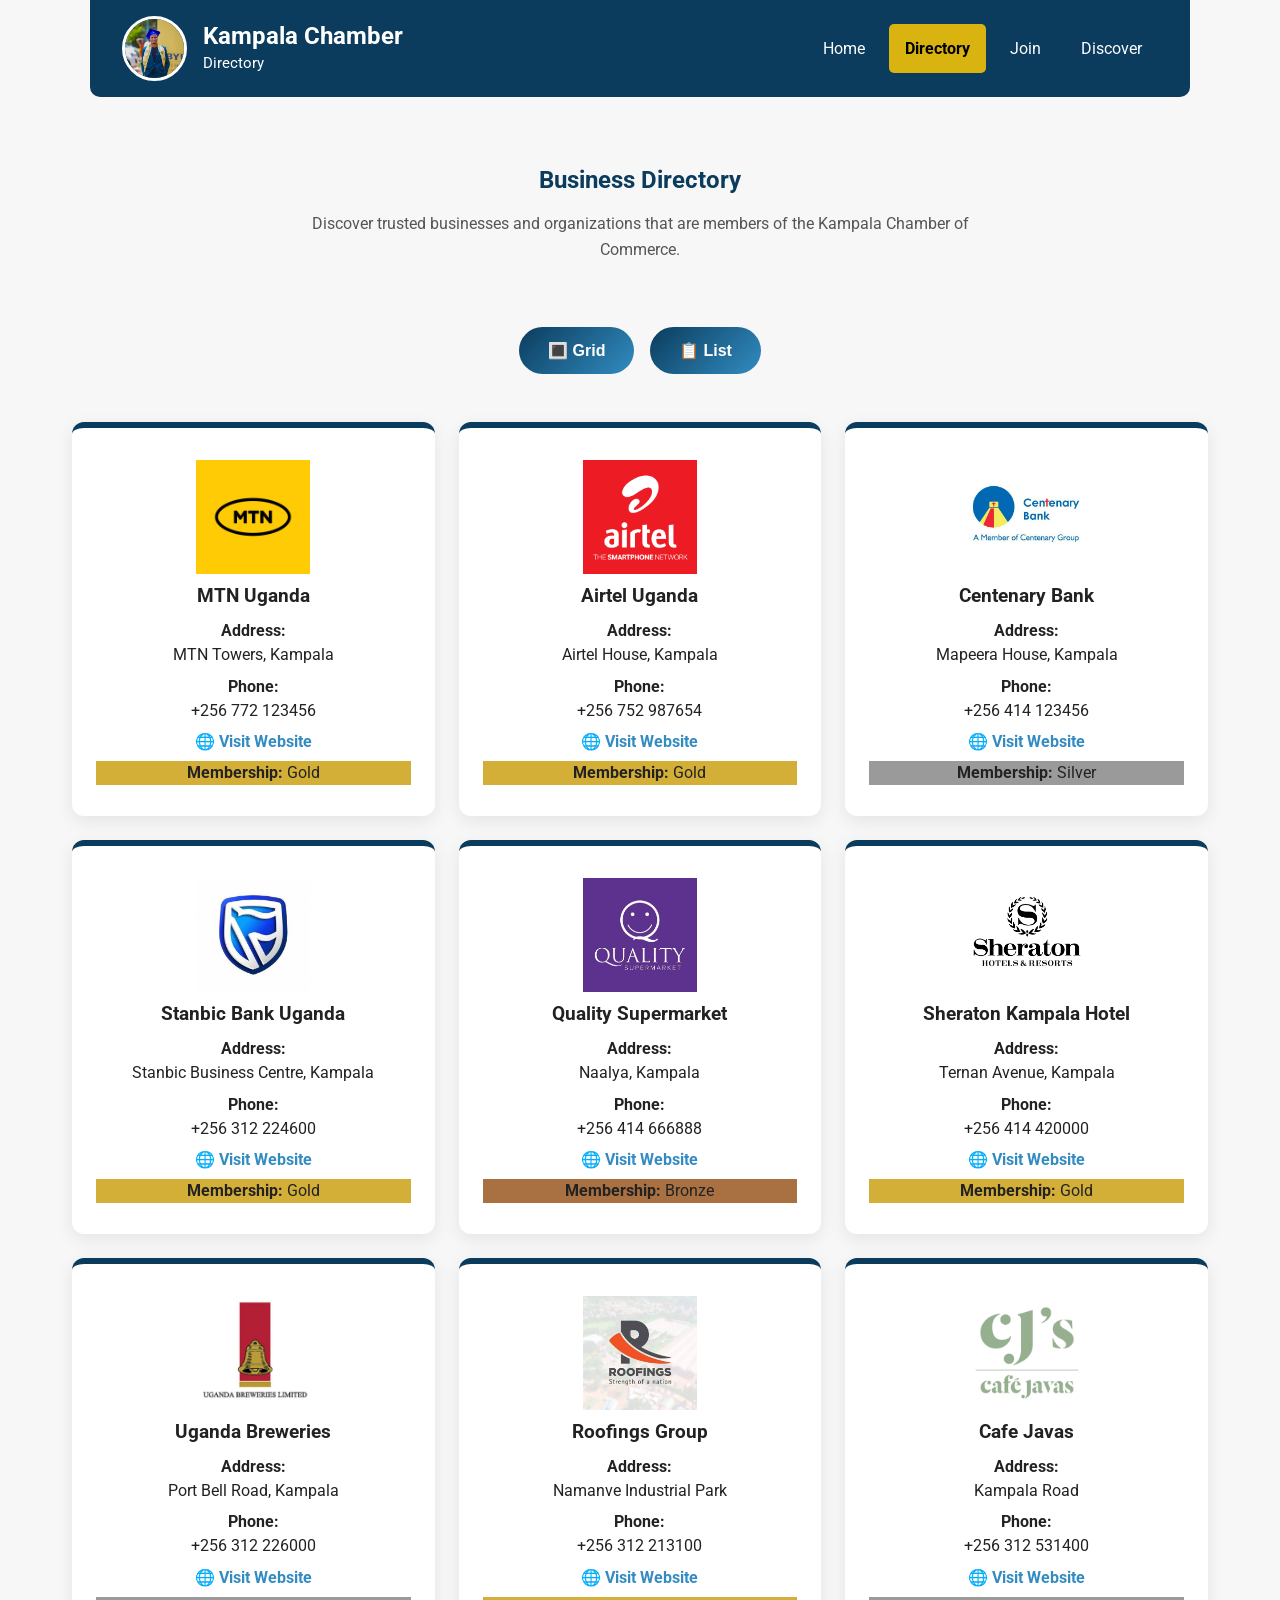
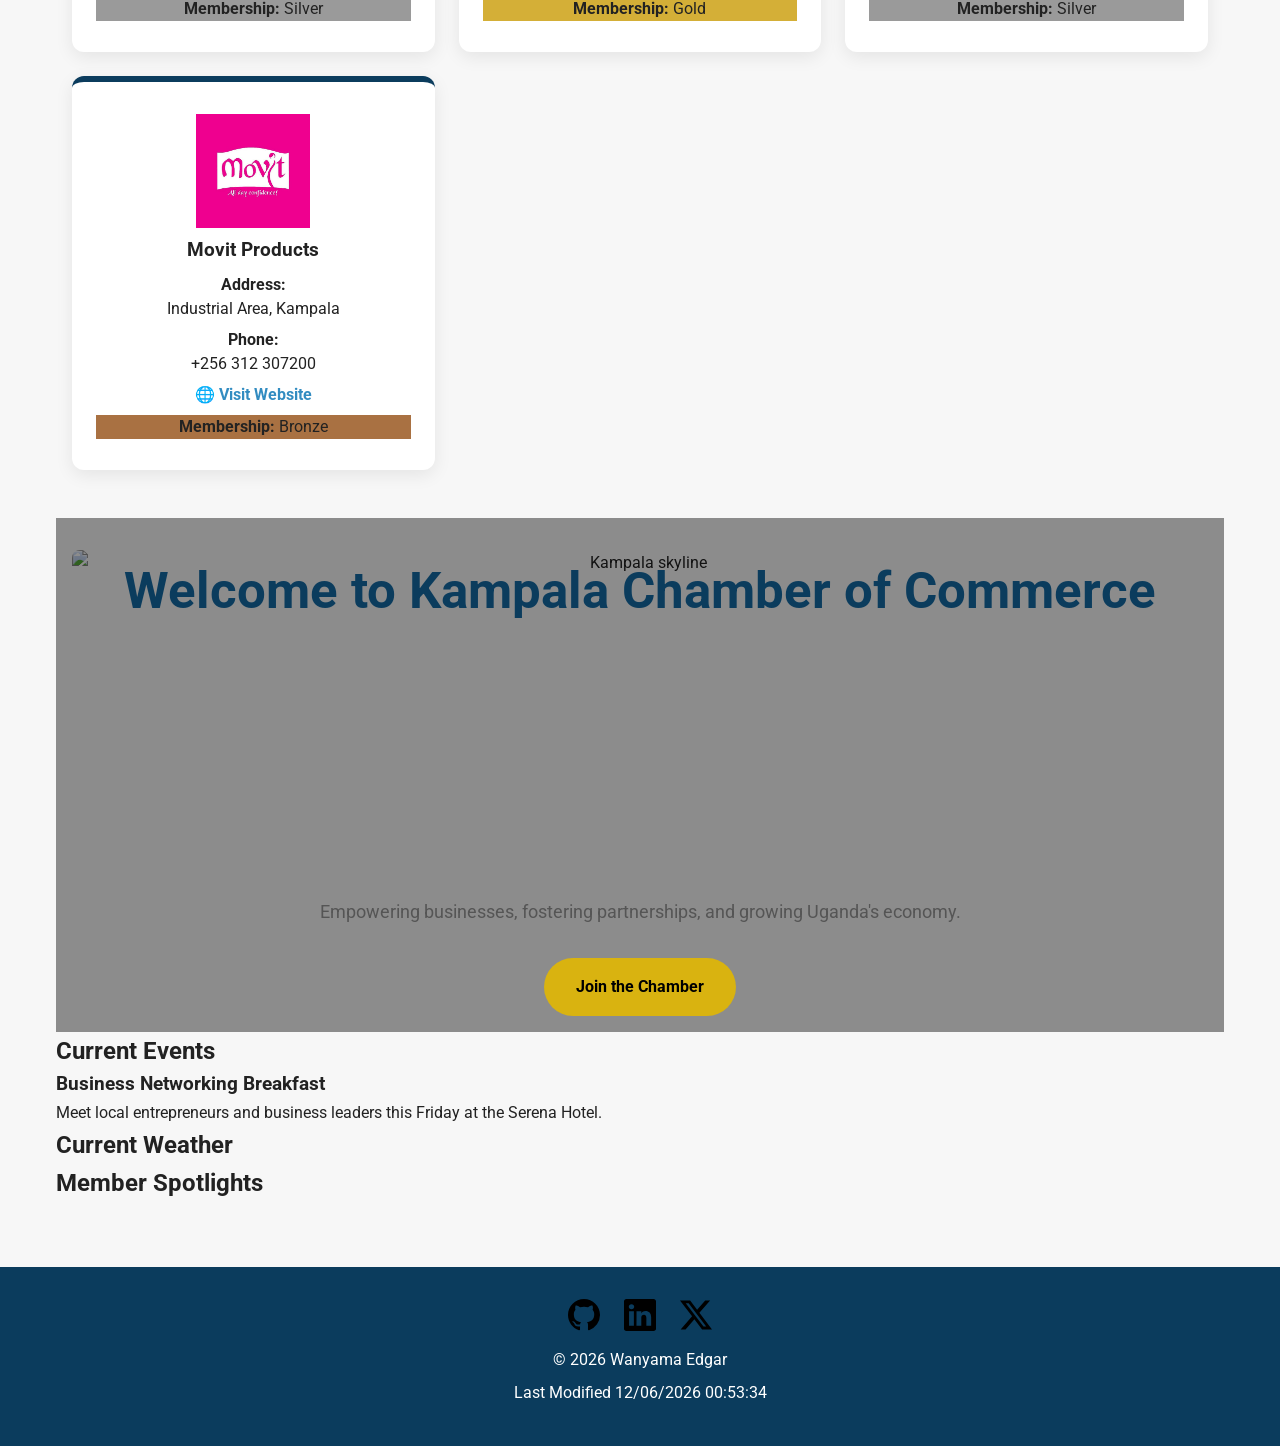
==== chamber/index.html @ 7f94d944 "first commit" ====
<!doctype html>
<html lang="en-US">
  <head>
    <meta charset="UTF-8" />
    <meta name="author" content="Wanyama Edgar" />
    <meta
      name="description"
      content="Explore the Kampala Chamber of Commerce business directory featuring local businesses and organizations."
    />

    <meta name="viewport" content="width=device-width, initial-scale=1.0" />

    <title>Chamber Directory | Kampala Chamber of Commerce</title>
    <meta property="og:title" content="Kampala Chamber of Commerce Directory">
    <meta property="og:description" content="Explore the Kampala Chamber business directory and connect with local businesses, services, and member organizations across the city.">
    <meta property="og:image" content="https://wedgar256.github.io/wdd231/chamber/images/profile.webp">
    <meta property="og:url" content="https://wedgar256.github.io/wdd231/chamber/index.html">
    <meta property="og:type" content="website">

    <link rel="icon" href="images/favicon.ico" />

    <!-- Google Font -->
    <link rel="preconnect" href="https://fonts.googleapis.com" />
    <link rel="preconnect" href="https://fonts.gstatic.com" crossorigin />

    <link
      href="https://fonts.googleapis.com/css2?family=Roboto:wght@300;400;500;700&display=swap"
      rel="stylesheet"
    />

    <!-- CSS -->
    <link rel="stylesheet" href="styles/base.css" />
    <link rel="stylesheet" href="styles/larger.css" />
    <link rel="stylesheet" href="styles/chamber.css" />

    <!-- JavaScript -->
    <script src="scripts/navigation.js" defer></script>
    <script src="scripts/date.js" defer></script>
    <script src="directory.js" defer></script>
    <script src="scripts/home.js" defer></script>
  </head>

  <body class="chamber">
    <header>
      <div class="logo-name">
        <img
          src="images/profile.webp"
          alt="Kampala Chamber of Commerce Logo"
          class="logo"
        />

        <div>
          <span class="site-name"> Kampala Chamber </span>

          <p>Directory</p>
        </div>
      </div>

      <button id="menu" aria-label="Open Navigation"></button>

      <nav>
        <ul class="navigation">
          <li><a href="../index.html">Home</a></li>

          <li><a href="index.html" class="active">Directory</a></li>

          <li><a href="#">Join</a></li>

          <li><a href="#">Discover</a></li>
        </ul>
      </nav>
    </header>

    <main>
      <section class="hero">
        <h1>Business Directory</h1>

        <p>
          Discover trusted businesses and organizations that are members of the
          Kampala Chamber of Commerce.
        </p>
      </section>

      <section class="view-buttons">
        <button id="grid">🔳 Grid</button>

        <button id="list">📋 List</button>
      </section>

      <section id="members" class="grid">
        <!-- JavaScript inserts member cards -->
      </section>
    </main>

    <main>

    <section class="hero home-hero">

        <img src="https://videocdn.cdnpk.net/videos/e6e30704-5438-425e-853d-47b215bf91df/horizontal/thumbnails/large.jpg?semt=ais_hybrid&item_id=1330542&w=740&q=80" alt="Kampala skyline">

        <div class="hero-content">

            <h1>Welcome to Kampala Chamber of Commerce</h1>

            <p>
                Empowering businesses, fostering partnerships,
                and growing Uganda's economy.
            </p>

            <a href="join.html" class="cta-button">
                Join the Chamber
            </a>

        </div>

    </section>

    <section class="events">

        <h2>Current Events</h2>

        <article>

            <h3>Business Networking Breakfast</h3>

            <p>
                Meet local entrepreneurs and business leaders this Friday
                at the Serena Hotel.
            </p>

        </article>

    </section>

    <section class="weather">

        <h2>Current Weather</h2>

        <div id="current-weather"></div>

        <div id="forecast"></div>

    </section>

    <section class="spotlights">

        <h2>Member Spotlights</h2>

        <div id="spotlight-container"></div>

    </section>

</main>

    <footer>
      <div class="socials">
        <a href="https://github.com/wedgar256" target="_blank" rel="noopener">
          <img src="images/github-logo.svg" alt="GitHub Icon" />
        </a>

        <a
          href="https://www.linkedin.com/in/edgar-wans-aa0b4a3b6"
          target="_blank"
          rel="noopener"
        >
          <img src="images/linkedin-logo.svg" alt="LinkedIn Icon" />
        </a>

        <a href="https://x.com/WanyamaEdgar_" target="_blank" rel="noopener">
          <img src="images/x-logo.svg" alt="X (formerly Twitter) logo" />
        </a>
      </div>

      <p>
        &copy;

        <span id="currentyear"></span>

        Wanyama Edgar
      </p>

      <p>
        Last Modified

        <span id="lastModified"></span>
      </p>
    </footer>
  </body>
</html>
---- chamber/styles/base.css ----
/* ===============================
   WDD 231 - Base Styles
   Author: Wanyama Edgar
================================== */

:root {
    --primary-color: #003366;
    --secondary-color: #00509d;
    --accent-color: #f4b400;
    --light-color: #f4f4f4;
    --white: #ffffff;
    --dark: #222222;
    --success: #2e7d32;

    --max-width: 1100px;

    --heading-font: "Roboto", sans-serif;
    --body-font: "Roboto", sans-serif;
}

/* -------------------------------
   Reset
-------------------------------- */

* {
    margin: 0;
    padding: 0;
    box-sizing: border-box;
}

body {
    font-family: var(--body-font);
    background: var(--light-color);
    color: var(--dark);
    line-height: 1.6;
}

img {
    max-width: 100%;
    display: block;
}

a {
    text-decoration: none;
    color: inherit;
}

ul {
    list-style: none;
}

/* -------------------------------
   Header
-------------------------------- */

header {
    background: var(--primary-color);
    color: var(--white);

    display: flex;
    justify-content: space-between;
    align-items: center;
    padding: 1rem;
    border-radius: 0 0 10px 10px;
}

.site-name {
    display: block;
    font-size: 1.5rem;
    font-weight: 700;
    color: var(--white);
    line-height: 1.2;
}

.logo-name p {
    font-size: 0.95rem;
    color: var(--white);
}
.logo-name {
    display: flex;
    align-items: center;
    gap: 1rem;
}

.logo-name small {
    display: block;
    font-size: 0.8rem;
    color: rgba(255, 255, 255, 0.85);
}
.logo {
    width: 65px;
    height: 65px;
    object-fit: cover;
    border-radius: 50%;
    border: 3px solid white;
}

.logo-name h2 {
    font-size: 1.3rem;
}

/* -------------------------------
   Navigation
-------------------------------- */

#menu {
    background: none;
    border: none;
    color: white;
    font-size: 2rem;
    cursor: pointer;
}

#menu::before {
    content: "☰";
}

#menu.open::before {
    content: "✖";
}

.navigation {
    display: none;
    flex-direction: column;
    width: 100%;
}

.navigation.open {
    display: flex;
}

.navigation a {
    display: block;
    padding: 1rem;
    color: white;
    transition: .3s;
}

.navigation a:hover {
    background: var(--secondary-color);
}

.navigation .active {
    background: var(--accent-color);
    color: black;
    font-weight: bold;
}

/* -------------------------------
   Main
-------------------------------- */

main {
    max-width: var(--max-width);
    margin: auto;
    padding: 1rem;
}

h1 {
    margin: 1rem 0;
    color: var(--primary-color);
}

.top-section {
    display: grid;
    gap: 1rem;
}

.visually-hidden {
    position: absolute;
    left: -9999px;
}
.hero-text {
    margin-top: 0rem;
    margin-bottom: 1rem;
    color: var(--dark);
}
/* -------------------------------
   Cards
-------------------------------- */

.card {
    background: var(--white);
    border-radius: 10px;
    overflow: hidden;

    box-shadow: 0 3px 10px rgba(0,0,0,.12);
}

.card h2 {
    background: var(--primary-color);
    color: white;
    text-align: center;
    padding: .8rem;
}

.card p {
    padding: 1rem;
}

.photo-card {
    text-align: center;
}

.photo-card img {
    width: 220px;
    margin: 1rem auto;
    border-radius: 10px;
}

/* -------------------------------
   Certificate Section
-------------------------------- */

.certificate {
    margin-top: 2rem;
}

.certificate h2 {
    background: var(--primary-color);
    color: var(--white);
    text-align: center;
    padding: .8rem;
    border-radius: 10px 10px 0 0;
}

/* -------------------------------
   Buttons
-------------------------------- */

.filter-buttons {
    display: flex;
    justify-content: center;
    gap: .75rem;
    flex-wrap: wrap;
    padding: 1rem;
}

.filter-buttons button {
    background: var(--primary-color);
    color: var(--white);
    border: none;
    padding: .7rem 1.4rem;
    border-radius: 6px;
    cursor: pointer;
    transition: .3s;
    font-size: 1rem;
}

.filter-buttons button:hover {
    background: var(--secondary-color);
}

/* -------------------------------
   Course Cards
-------------------------------- */

.course-container {
    display: grid;
    gap: 1rem;
}

.course {
    background: var(--white);
    border-left: 8px solid var(--primary-color);

    padding: 1rem;

    border-radius: 8px;

    font-weight: 600;

    text-align: center;

    box-shadow: 0 2px 8px rgba(0,0,0,.08);
}

.completed {
    background: var(--success-light);
    border-left-color: var(--success);
}

/* -------------------------------
   Credits
-------------------------------- */

.credits {
    text-align: center;
    font-weight: bold;
    margin: 2rem 0;
    font-size: 1.15rem;
}

/* -------------------------------
   Footer
-------------------------------- */

footer {
    margin-top: 3rem;
    background: var(--primary-color);
    color: var(--white);
    text-align: center;
    padding: 2rem 1rem;
}

.socials {
    display: flex;
    justify-content: center;
    gap: 1.5rem;
    margin-bottom: 1rem;
}

.socials svg,
.socials img {
    width: 32px;
    height: 32px;
    transition: .3s;
}

.socials a:hover {
    transform: scale(1.15);
}

footer p {
    margin: .5rem 0;
}
---- chamber/styles/larger.css ----
/* ==========================================
   WDD 231 - Larger Screen Styles
   Applies to screens 768px and wider
=============================================*/

@media screen and (min-width: 768px) {

    /* ---------- Header ---------- */

    header {
        max-width: 1100px;
        margin: 0 auto;
        padding: 1rem 2rem;
    }

    #menu {
        display: none;
    }

    nav {
        display: block;
    }

    .navigation {
        display: flex;
        flex-direction: row;
        gap: .5rem;
    }

    .navigation a {
        padding: .75rem 1rem;
        border-radius: 5px;
    }

    /* ---------- Main ---------- */

    .top-section {
        grid-template-columns: 2fr 1fr;
        align-items: stretch;
    }

    .photo-card img {
        width: 260px;
    }

    /* ---------- Courses ---------- */

    .course-container {
        grid-template-columns: repeat(auto-fit, minmax(240px, 1fr));
    }

    /* ---------- Footer ---------- */

    footer {
        padding: 2rem;
    }

}
---- chamber/styles/chamber.css ----
/* ==========================================
   Chamber Directory Styles
========================================== */

body.chamber {
    --primary-color: #0b3c5d;
    --secondary-color: #328cc1;
    --accent-color: #d9b310;
    --background-color: #f7f7f7;
    --card-background: #ffffff;
    --text-color: #222;
    --border-radius: 12px;
    --shadow: 0 5px 18px rgba(0,0,0,.08);
    --max-width: 1200px;

    background: var(--background-color);
}

/* Main */

/* Hero */

.hero {
    text-align: center;
    padding: 2rem 1rem;
}

.hero h1,
main h1 {
    color: var(--primary-color);
    text-align: center;
    margin-bottom: .75rem;
}

.hero p {
    max-width: 700px;
    margin: auto;
    color: #555;
}

/* View Buttons */

.view-buttons {
    display: flex;
    justify-content: center;
    gap: 1rem;
    margin: 2rem 0;
}

.view-buttons button {
    background: linear-gradient(135deg, var(--primary-color), var(--secondary-color));
    background-color: var(--primary-color);
    color: white;
    border: none;
    border-radius: 50px;
    padding: .9rem 1.8rem;
    cursor: pointer;
    font-size: 1rem;
    font-weight: bold;
    transition: .35s;
}

.view-buttons button:hover {
    transform: translateY(-3px);
    box-shadow: 0 8px 20px rgba(0,0,0,.2);
}

/* Grid Layout */

#members.grid {
    display: grid;
    grid-template-columns: repeat(auto-fit, minmax(280px,1fr));
    gap: 1.5rem;
    padding: 1rem;
}

/* Member Cards */

.member-card {
    background: var(--card-background);
    border-radius: var(--border-radius);
    border-top: 6px solid var(--primary-color);
    box-shadow: var(--shadow);
    padding: 1.5rem;
    text-align: center;
    transition: .35s;
    animation: fade .5s ease;
}

.member-card:hover {
    transform: translateY(-8px);
    box-shadow: 0 15px 35px rgba(0,0,0,.18);
}

.member-card img {
    width: 130px;
    height: 130px;
    object-fit: contain;
    border-radius: 8px;
    display: block;
    margin: auto;
    padding: .5rem;
}

.member-card h2 {
    color: var(--primary-color);
    margin: 1rem 0 .5rem;
}

.member-card p {
    margin: .45rem 0;
    color: var(--text-color);
    line-height: 1.5;
}

.member-card a {
    color: var(--secondary-color);
    text-decoration: none;
    font-weight: bold;
}

.member-card a:hover {
    text-decoration: underline;
}

/* Membership Badges */

.badge {
    display: inline-block;
    padding: .45rem .9rem;
    border-radius: 30px;
    color: white;
    font-size: .85rem;
    font-weight: bold;
    margin-top: .5rem;
}

.gold {
    background: #d4af37;
}

.silver {
    background: #9a9a9a;
}

.bronze {
    background: #a97142;
}

/* List View */

#members.list {
    display: flex;
    flex-direction: column;
    gap: 1rem;
    padding: 1rem;
}

#members.list .member-card {
    display: grid;
    grid-template-columns: repeat(5,1fr);
    align-items: center;
    text-align: left;
    padding: 1rem 2rem;
}

#members.list .member-card img {
    display: none;
}

#members.list .member-card h2 {
    margin: 0;
}

/* Animation */

@keyframes fade {

    from {
        opacity: 0;
        transform: translateY(15px);
    }

    to {
        opacity: 1;
        transform: translateY(0);
    }

}

/* Responsive */

@media (max-width:768px) {

    .view-buttons {
        flex-direction: column;
        align-items: center;
    }

    .view-buttons button {
        width: 220px;
    }

    #members.list .member-card {
        grid-template-columns: 1fr;
        gap: .75rem;
        text-align: center;
    }

    .member-card {
        padding: 1rem;
    }

}

/* ==========================
   HERO
========================== */

.home-hero {
    position: relative;
    overflow: hidden;
    background-color: white;
}

.home-hero img {
    width: 100%;
    height: clamp(280px, 45vw, 450px);
    object-fit: cover;
    object-position: center;
    display: block;
    border-radius: 8px;
}

.hero-content {
    position: absolute;
    inset: 0;

    display: flex;
    flex-direction: column;
    justify-content: center;
    align-items: center;

    text-align: center;

    background: rgba(0,0,0,.45);

    color: white;

    padding: 1rem;
}

.hero-content h1 {
    font-size: clamp(2rem,4vw,3.5rem);
    margin-bottom: 1rem;
}

.hero-content p {
    max-width: 700px;
    margin-bottom: 2rem;
    font-size: 1.15rem;
}

.cta-button {
    background: var(--accent-color);

    color: black;

    text-decoration: none;

    padding: 1rem 2rem;

    border-radius: 50px;

    font-weight: bold;

    transition: .3s;
}

.cta-button:hover {

    background: #f2cb05;

    transform: scale(1.05);

}

/* ==========================
   HOME GRID
========================== */

.home-grid {

    display: grid;

    grid-template-columns: 1fr;

    gap: 1.5rem;

    margin: 2rem 0;

}

.card {

    background: white;

    padding: 1.5rem;

    border-radius: 12px;

    box-shadow: var(--shadow);

}

.card h2 {

    color: var(--primary-color);

    margin-bottom: 1rem;

}

@media (min-width:768px) {

    .home-grid {

        grid-template-columns: 2fr 1fr;

    }

}
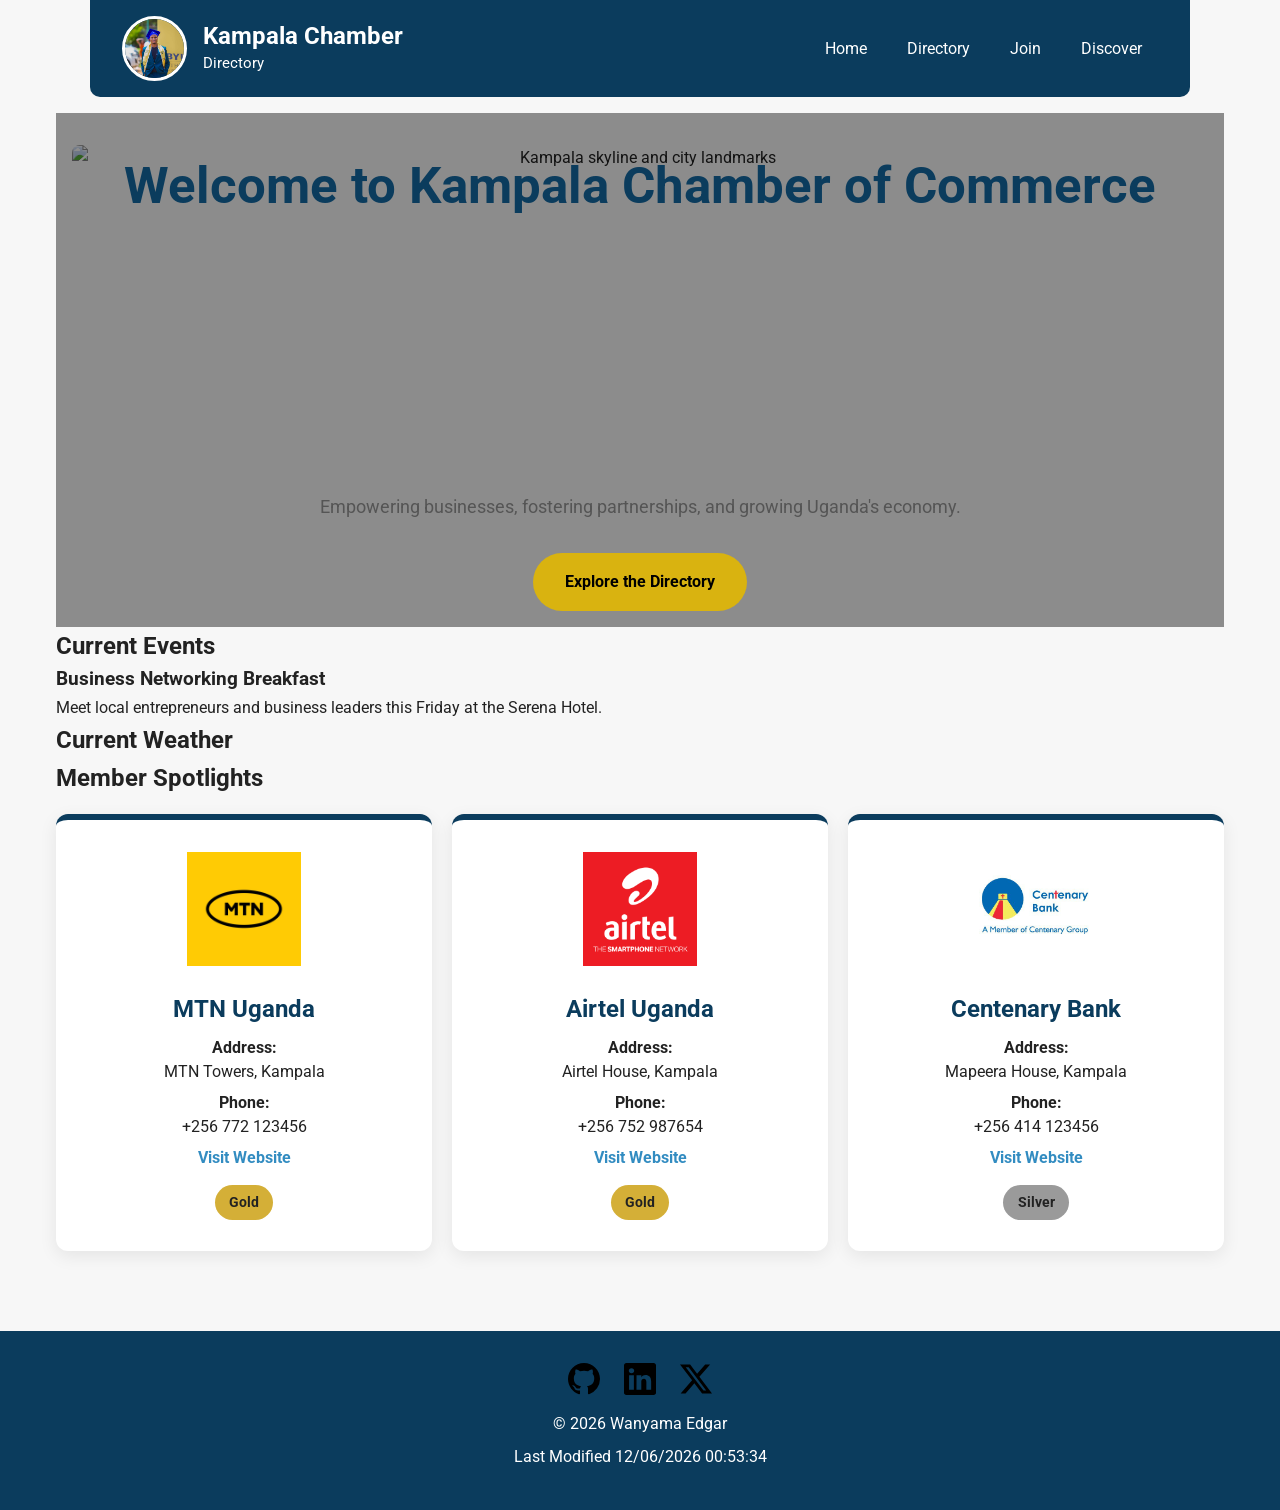
==== commit 4ecb70f0: "directory.html" ====
--- a/chamber/index.html
+++ b/chamber/index.html
@@ -10,9 +10,9 @@
 
     <meta name="viewport" content="width=device-width, initial-scale=1.0" />
 
-    <title>Chamber Directory | Kampala Chamber of Commerce</title>
-    <meta property="og:title" content="Kampala Chamber of Commerce Directory">
-    <meta property="og:description" content="Explore the Kampala Chamber business directory and connect with local businesses, services, and member organizations across the city.">
+    <title>Kampala Chamber of Commerce</title>
+    <meta property="og:title" content="Kampala Chamber of Commerce">
+    <meta property="og:description" content="Explore the Kampala Chamber of Commerce and connect with local businesses, services, and member organizations across the city.">
     <meta property="og:image" content="https://wedgar256.github.io/wdd231/chamber/images/profile.webp">
     <meta property="og:url" content="https://wedgar256.github.io/wdd231/chamber/index.html">
     <meta property="og:type" content="website">
@@ -35,9 +35,8 @@
 
     <!-- JavaScript -->
     <script src="scripts/navigation.js" defer></script>
+    <script src="scripts/home.js" defer></script>
     <script src="scripts/date.js" defer></script>
-    <script src="directory.js" defer></script>
-    <script src="scripts/home.js" defer></script>
   </head>
 
   <body class="chamber">
@@ -62,95 +61,62 @@
         <ul class="navigation">
           <li><a href="../index.html">Home</a></li>
 
-          <li><a href="index.html" class="active">Directory</a></li>
+          <li><a href="directory.html">Directory</a></li>
 
-          <li><a href="#">Join</a></li>
+          <li><a href="thankyou.html">Join</a></li>
 
-          <li><a href="#">Discover</a></li>
+          <li><a href="discover.html">Discover</a></li>
         </ul>
       </nav>
     </header>
 
     <main>
-      <section class="hero">
-        <h1>Business Directory</h1>
+      <section class="hero home-hero">
+        <img
+          src="https://media.istockphoto.com/id/2275614120/photo/kampala-city-skyline-blue-sky-rainbow-over-trees-bright.jpg?s=612x612&w=0&k=20&c=sFrECz7wyaLtwjSukpU7WWUbowJpoi_STF9NMKMsAFk="
+          alt="Kampala skyline and city landmarks"
+          loading="lazy"
+        />
 
-        <p>
-          Discover trusted businesses and organizations that are members of the
-          Kampala Chamber of Commerce.
-        </p>
+        <div class="hero-content">
+          <h1>Welcome to Kampala Chamber of Commerce</h1>
+
+          <p>
+            Empowering businesses, fostering partnerships, and growing Uganda's
+            economy.
+          </p>
+
+          <a href="directory.html" class="cta-button">Explore the Directory</a>
+        </div>
       </section>
 
-      <section class="view-buttons">
-        <button id="grid">🔳 Grid</button>
-
-        <button id="list">📋 List</button>
-      </section>
-
-      <section id="members" class="grid">
-        <!-- JavaScript inserts member cards -->
-      </section>
-    </main>
-
-    <main>
-
-    <section class="hero home-hero">
-
-        <img src="https://videocdn.cdnpk.net/videos/e6e30704-5438-425e-853d-47b215bf91df/horizontal/thumbnails/large.jpg?semt=ais_hybrid&item_id=1330542&w=740&q=80" alt="Kampala skyline">
-
-        <div class="hero-content">
-
-            <h1>Welcome to Kampala Chamber of Commerce</h1>
-
-            <p>
-                Empowering businesses, fostering partnerships,
-                and growing Uganda's economy.
-            </p>
-
-            <a href="join.html" class="cta-button">
-                Join the Chamber
-            </a>
-
-        </div>
-
-    </section>
-
-    <section class="events">
-
+      <section class="events">
         <h2>Current Events</h2>
 
         <article>
+          <h3>Business Networking Breakfast</h3>
 
-            <h3>Business Networking Breakfast</h3>
+          <p>
+            Meet local entrepreneurs and business leaders this Friday at the
+            Serena Hotel.
+          </p>
+        </article>
+      </section>
 
-            <p>
-                Meet local entrepreneurs and business leaders this Friday
-                at the Serena Hotel.
-            </p>
-
-        </article>
-
-    </section>
-
-    <section class="weather">
-
+      <section class="weather">
         <h2>Current Weather</h2>
 
         <div id="current-weather"></div>
 
         <div id="forecast"></div>
+      </section>
 
-    </section>
-
-    <section class="spotlights">
-
+      <section class="spotlights">
         <h2>Member Spotlights</h2>
 
         <div id="spotlight-container"></div>
-
-    </section>
-
-</main>
+      </section>
+    </main>
 
     <footer>
       <div class="socials">
--- a/chamber/styles/chamber.css
+++ b/chamber/styles/chamber.css
@@ -76,6 +76,13 @@
 
 /* Member Cards */
 
+#spotlight-container {
+    display: grid;
+    grid-template-columns: repeat(auto-fit, minmax(240px, 1fr));
+    gap: 1.25rem;
+    padding: 1rem 0;
+}
+
 .member-card {
     background: var(--card-background);
     border-radius: var(--border-radius);
@@ -102,7 +109,8 @@
     padding: .5rem;
 }
 
-.member-card h2 {
+.member-card h2,
+.member-card h3 {
     color: var(--primary-color);
     margin: 1rem 0 .5rem;
 }
@@ -207,6 +215,10 @@
         text-align: center;
     }
 
+    #spotlight-container {
+        grid-template-columns: 1fr;
+    }
+
     .member-card {
         padding: 1rem;
     }
@@ -228,7 +240,7 @@
     height: clamp(280px, 45vw, 450px);
     object-fit: cover;
     object-position: center;
-    display: block;
+    display: blur;
     border-radius: 8px;
 }
 
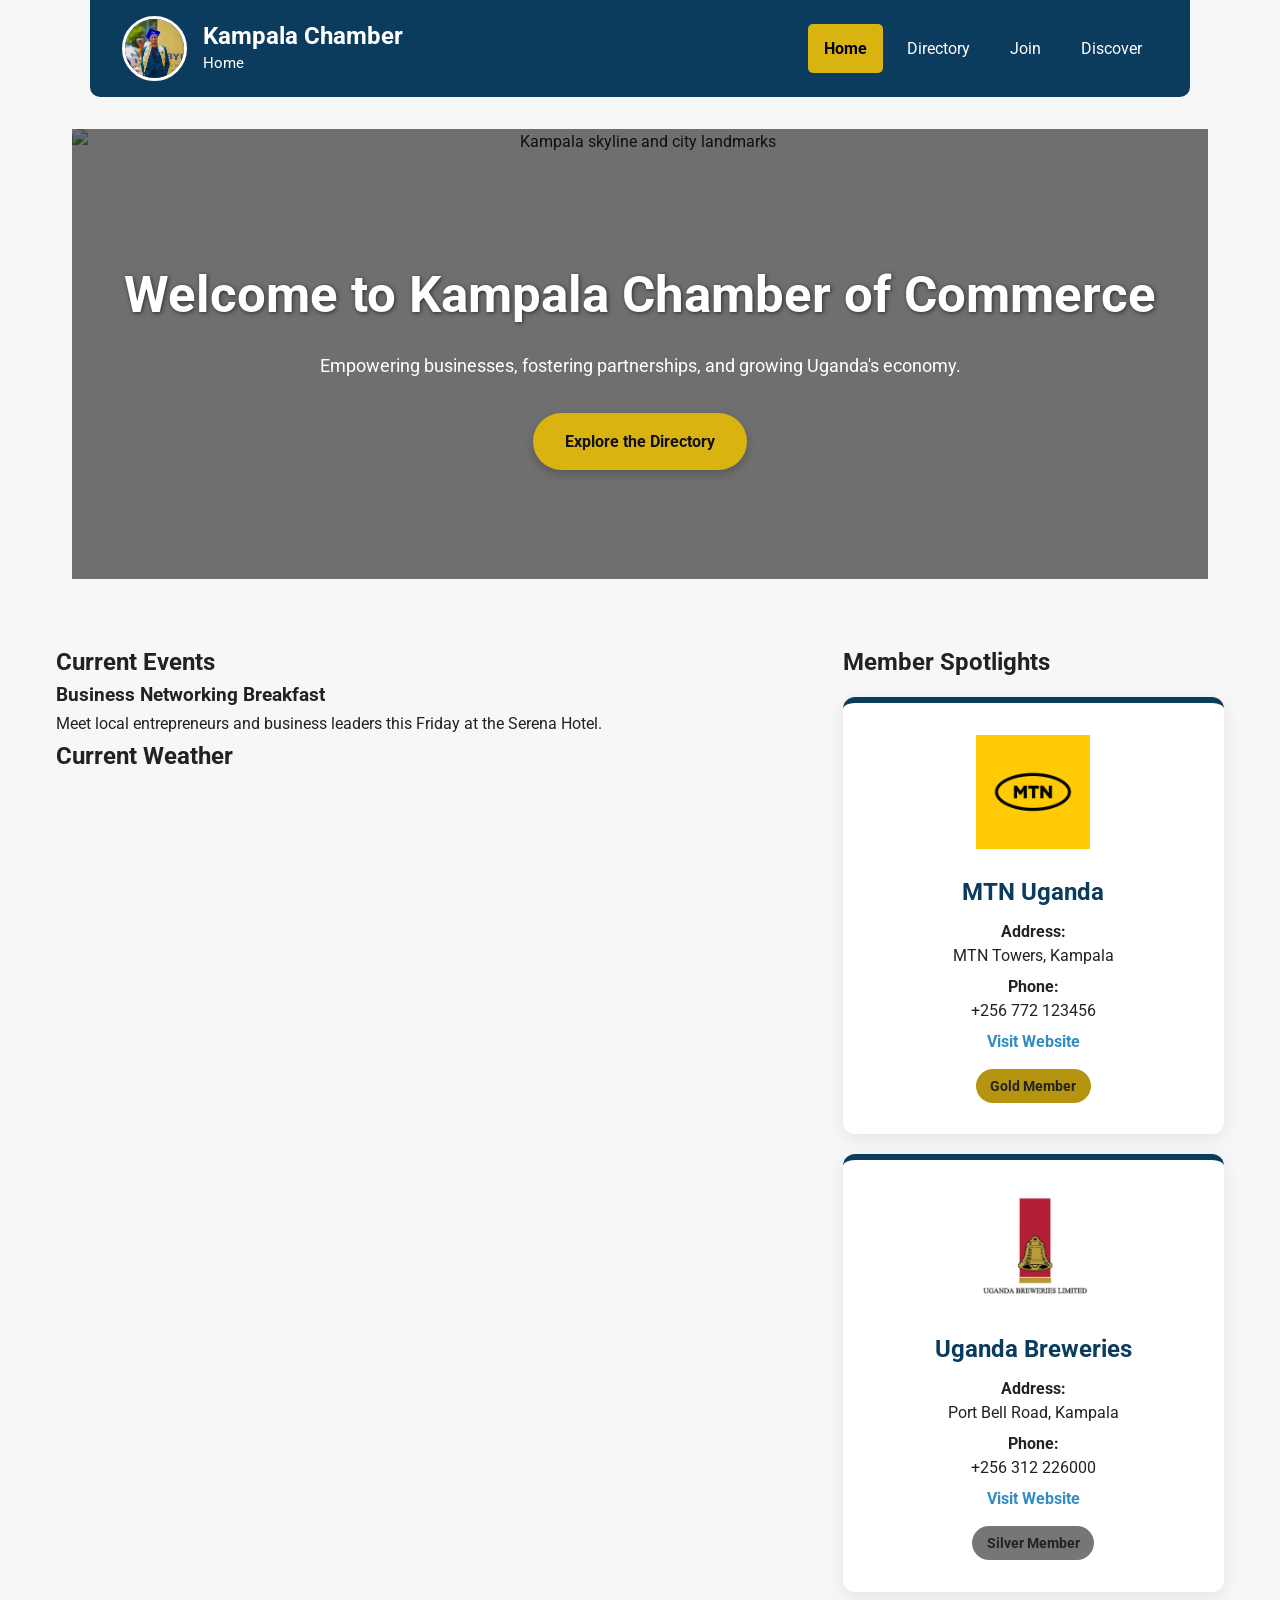
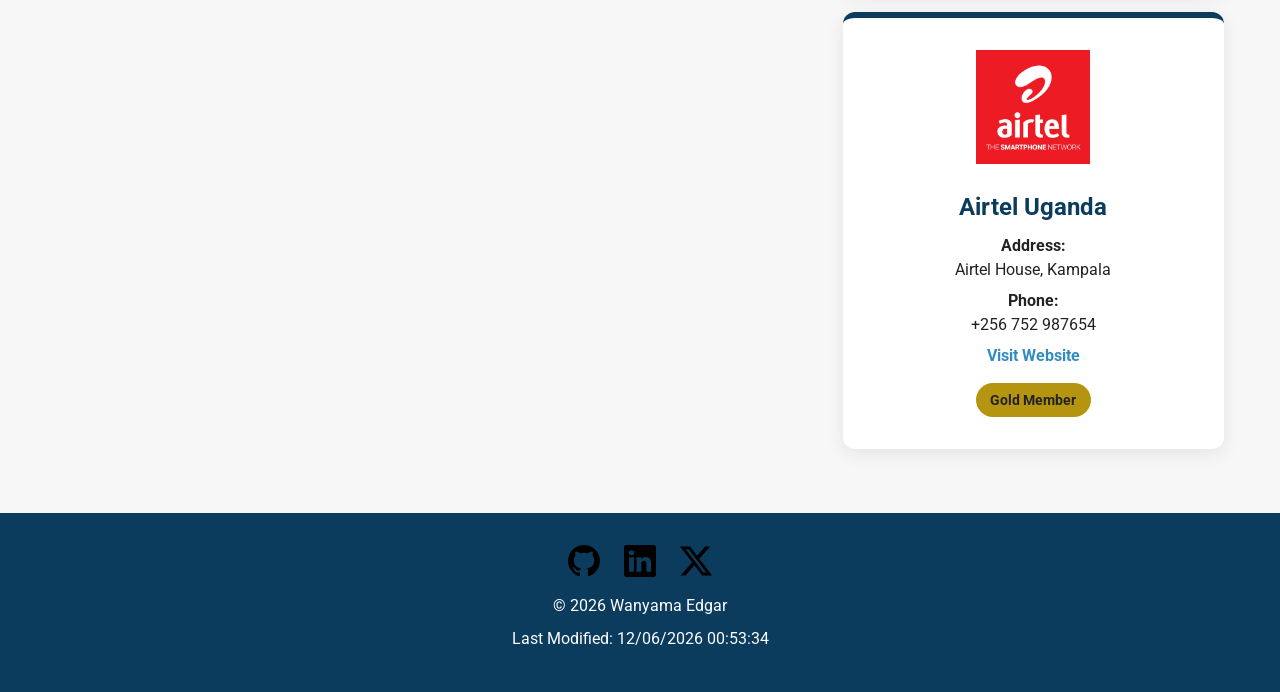
==== commit a95b2abb: "last commit" ====
--- a/chamber/index.html
+++ b/chamber/index.html
@@ -8,7 +8,7 @@
       content="Explore the Kampala Chamber of Commerce business directory featuring local businesses and organizations."
     />
 
-    <meta name="viewport" content="width=device-width, initial-scale=1.0" />
+    <meta name="viewport" content="width=device-width, initial-scale=1.0" >
 
     <title>Kampala Chamber of Commerce</title>
     <meta property="og:title" content="Kampala Chamber of Commerce">
@@ -19,21 +19,17 @@
 
     <link rel="icon" href="images/favicon.ico" />
 
-    <!-- Google Font -->
     <link rel="preconnect" href="https://fonts.googleapis.com" />
     <link rel="preconnect" href="https://fonts.gstatic.com" crossorigin />
-
     <link
       href="https://fonts.googleapis.com/css2?family=Roboto:wght@300;400;500;700&display=swap"
       rel="stylesheet"
     />
 
-    <!-- CSS -->
     <link rel="stylesheet" href="styles/base.css" />
     <link rel="stylesheet" href="styles/larger.css" />
     <link rel="stylesheet" href="styles/chamber.css" />
 
-    <!-- JavaScript -->
     <script src="scripts/navigation.js" defer></script>
     <script src="scripts/home.js" defer></script>
     <script src="scripts/date.js" defer></script>
@@ -49,9 +45,8 @@
         />
 
         <div>
-          <span class="site-name"> Kampala Chamber </span>
-
-          <p>Directory</p>
+          <span class="site-name">Kampala Chamber</span>
+          <p>Home</p> 
         </div>
       </div>
 
@@ -59,12 +54,9 @@
 
       <nav>
         <ul class="navigation">
-          <li><a href="../index.html">Home</a></li>
-
+          <li><a href="index.html" class="active">Home</a></li>
           <li><a href="directory.html">Directory</a></li>
-
           <li><a href="thankyou.html">Join</a></li>
-
           <li><a href="discover.html">Discover</a></li>
         </ul>
       </nav>
@@ -73,49 +65,46 @@
     <main>
       <section class="hero home-hero">
         <img
-          src="https://media.istockphoto.com/id/2275614120/photo/kampala-city-skyline-blue-sky-rainbow-over-trees-bright.jpg?s=612x612&w=0&k=20&c=sFrECz7wyaLtwjSukpU7WWUbowJpoi_STF9NMKMsAFk="
+          src="https://encrypted-tbn0.gstatic.com/images?q=tbn:ANd9GcRsKWTgTyd4wuOW_i6UGj46ksfoLVX9MObDW5kqHncn6Q&s=10"
           alt="Kampala skyline and city landmarks"
           loading="lazy"
         />
 
         <div class="hero-content">
           <h1>Welcome to Kampala Chamber of Commerce</h1>
-
           <p>
-            Empowering businesses, fostering partnerships, and growing Uganda's
-            economy.
+            Empowering businesses, fostering partnerships, and growing Uganda's economy.
           </p>
-
           <a href="directory.html" class="cta-button">Explore the Directory</a>
         </div>
       </section>
 
-      <section class="events">
-        <h2>Current Events</h2>
+      <div class="home-grid">
+        <div class="left-column">
+          <section class="events">
+            <h2>Current Events</h2>
+            <article>
+              <h3>Business Networking Breakfast</h3>
+              <p>
+                Meet local entrepreneurs and business leaders this Friday at the Serena Hotel.
+              </p>
+            </article>
+          </section>
 
-        <article>
-          <h3>Business Networking Breakfast</h3>
+          <section class="weather">
+            <h2>Current Weather</h2>
+            <div id="current-weather"></div>
+            <div id="forecast"></div>
+          </section>
+        </div>
 
-          <p>
-            Meet local entrepreneurs and business leaders this Friday at the
-            Serena Hotel.
-          </p>
-        </article>
-      </section>
-
-      <section class="weather">
-        <h2>Current Weather</h2>
-
-        <div id="current-weather"></div>
-
-        <div id="forecast"></div>
-      </section>
-
-      <section class="spotlights">
-        <h2>Member Spotlights</h2>
-
-        <div id="spotlight-container"></div>
-      </section>
+        <div class="right-column">
+          <section class="spotlights">
+            <h2>Member Spotlights</h2>
+            <div id="spotlight-container"></div>
+          </section>
+        </div>
+      </div>
     </main>
 
     <footer>
@@ -123,33 +112,16 @@
         <a href="https://github.com/wedgar256" target="_blank" rel="noopener">
           <img src="images/github-logo.svg" alt="GitHub Icon" />
         </a>
-
-        <a
-          href="https://www.linkedin.com/in/edgar-wans-aa0b4a3b6"
-          target="_blank"
-          rel="noopener"
-        >
+        <a href="https://www.linkedin.com/in/edgar-wans-aa0b4a3b6" target="_blank" rel="noopener">
           <img src="images/linkedin-logo.svg" alt="LinkedIn Icon" />
         </a>
-
         <a href="https://x.com/WanyamaEdgar_" target="_blank" rel="noopener">
-          <img src="images/x-logo.svg" alt="X (formerly Twitter) logo" />
+          <img src="images/x-logo.svg" alt="X logo" />
         </a>
       </div>
 
-      <p>
-        &copy;
-
-        <span id="currentyear"></span>
-
-        Wanyama Edgar
-      </p>
-
-      <p>
-        Last Modified
-
-        <span id="lastModified"></span>
-      </p>
+      <p>&copy; <span id="currentyear"></span> Wanyama Edgar</p>
+      <p>Last Modified: <span id="lastModified"></span></p>
     </footer>
   </body>
-</html>
+</html>
--- a/chamber/styles/base.css
+++ b/chamber/styles/base.css
@@ -181,21 +181,21 @@
 
 .card {
     background: var(--white);
-    border-radius: 10px;
+    padding: 1.5rem;
+    border-radius: 12px;
     overflow: hidden;
-
-    box-shadow: 0 3px 10px rgba(0,0,0,.12);
+    box-shadow: var(--shadow);
 }
 
 .card h2 {
-    background: var(--primary-color);
-    color: white;
-    text-align: center;
-    padding: .8rem;
+    color: var(--primary-color);
+    text-align: center;
+    margin-bottom: 1rem;
+    padding: .8rem 0;
 }
 
 .card p {
-    padding: 1rem;
+    padding: 1rem 0;
 }
 
 .photo-card {
--- a/chamber/styles/chamber.css
+++ b/chamber/styles/chamber.css
@@ -14,12 +14,18 @@
     --max-width: 1200px;
 
     background: var(--background-color);
-}
-
-/* Main */
+    font-family: 'Roboto', sans-serif;
+    margin: 0;
+}
+
+/* Main Content Structure */
+main {
+    max-width: var(--max-width);
+    margin: 0 auto;
+    padding: 0 1rem;
+}
 
 /* Hero */
-
 .hero {
     text-align: center;
     padding: 2rem 1rem;
@@ -39,7 +45,6 @@
 }
 
 /* View Buttons */
-
 .view-buttons {
     display: flex;
     justify-content: center;
@@ -49,7 +54,6 @@
 
 .view-buttons button {
     background: linear-gradient(135deg, var(--primary-color), var(--secondary-color));
-    background-color: var(--primary-color);
     color: white;
     border: none;
     border-radius: 50px;
@@ -57,7 +61,7 @@
     cursor: pointer;
     font-size: 1rem;
     font-weight: bold;
-    transition: .35s;
+    transition: .35s ease;
 }
 
 .view-buttons button:hover {
@@ -66,16 +70,14 @@
 }
 
 /* Grid Layout */
-
 #members.grid {
     display: grid;
-    grid-template-columns: repeat(auto-fit, minmax(280px,1fr));
+    grid-template-columns: repeat(auto-fit, minmax(280px, 1fr));
     gap: 1.5rem;
-    padding: 1rem;
-}
-
-/* Member Cards */
-
+    padding: 1rem 0;
+}
+
+/* Spotlight Home Container */
 #spotlight-container {
     display: grid;
     grid-template-columns: repeat(auto-fit, minmax(240px, 1fr));
@@ -83,6 +85,7 @@
     padding: 1rem 0;
 }
 
+/* Member Cards */
 .member-card {
     background: var(--card-background);
     border-radius: var(--border-radius);
@@ -90,10 +93,22 @@
     box-shadow: var(--shadow);
     padding: 1.5rem;
     text-align: center;
-    transition: .35s;
+    transition: .35s ease;
     animation: fade .5s ease;
 }
-
+/* Keeps the link and badge grouped together nicely on cards, but spans cleanly across list columns */
+.card-meta-actions {
+    display: flex;
+    flex-direction: column;
+    align-items: center;
+    gap: 0.25rem;
+}
+
+#members.list .member-card .card-meta-actions {
+    flex-direction: row;
+    justify-content: flex-start;
+    gap: 1.5rem;
+}
 .member-card:hover {
     transform: translateY(-8px);
     box-shadow: 0 15px 35px rgba(0,0,0,.18);
@@ -132,7 +147,6 @@
 }
 
 /* Membership Badges */
-
 .badge {
     display: inline-block;
     padding: .45rem .9rem;
@@ -143,33 +157,26 @@
     margin-top: .5rem;
 }
 
-.gold {
-    background: #d4af37;
-}
-
-.silver {
-    background: #9a9a9a;
-}
-
-.bronze {
-    background: #a97142;
-}
-
-/* List View */
-
+.gold { background: #b59410; } /* Slight darkening for AA contrast score requirements */
+.silver { background: #767676; }
+.bronze { background: #a97142; }
+
+/* List View Layout Fixes */
 #members.list {
     display: flex;
     flex-direction: column;
     gap: 1rem;
-    padding: 1rem;
+    padding: 1rem 0;
 }
 
 #members.list .member-card {
     display: grid;
-    grid-template-columns: repeat(5,1fr);
+    grid-template-columns: repeat(4, 1fr); /* Changed from 5 to 4 columns to perfectly balance out your text tags */
     align-items: center;
     text-align: left;
     padding: 1rem 2rem;
+    border-top: none;
+    border-left: 6px solid var(--primary-color);
 }
 
 #members.list .member-card img {
@@ -180,26 +187,105 @@
     margin: 0;
 }
 
-/* Animation */
-
+/* Animations */
 @keyframes fade {
-
     from {
         opacity: 0;
         transform: translateY(15px);
     }
-
     to {
         opacity: 1;
         transform: translateY(0);
     }
-
-}
-
-/* Responsive */
-
-@media (max-width:768px) {
-
+}
+
+/* ==========================
+   HERO / BANNER STYLES
+========================== */
+.home-hero {
+    position: relative;
+    overflow: hidden;
+    background-color: transparent;
+    border-radius: 8px;
+    margin: 0 0 2rem 0; 
+    width: 100%;
+    display: grid;
+    grid-template-areas: "hero-stack";
+    border-radius: 8px;
+}
+
+/* Force the image to match the container dimensions flawlessly */
+.home-hero img {
+    width: 100%;
+    height: clamp(300px, 45vw, 450px);
+    object-fit: cover;
+    object-position: center;
+    display: block;
+    grid-area: hero-stack;
+    border-radius: 8px;
+}
+
+.hero-content {
+    grid-area: hero-stack;
+    z-index: 1;
+    display: flex;
+    flex-direction: column;
+    justify-content: center;
+    align-items: center;
+    text-align: center;
+    background: rgba(0, 0, 0, 0.55); 
+    color: white;
+    padding: 1rem;
+}
+
+.hero-content h1 {
+    font-size: clamp(1.8rem, 4vw, 3.2rem);
+    margin-bottom: 1rem;
+    color: #ffffff !important; 
+    text-shadow: 1px 1px 4px rgba(0,0,0,0.6);
+}
+
+.hero-content p {
+    max-width: 700px;
+    margin: 0 auto 2rem;
+    font-size: 1.15rem;
+    color: #ffffff;
+}
+
+.cta-button {
+    background: var(--accent-color);
+    color: #111;
+    text-decoration: none;
+    padding: 1rem 2rem;
+    border-radius: 50px;
+    font-weight: bold;
+    transition: .3s ease;
+    box-shadow: 0 4px 10px rgba(0,0,0,0.2);
+}
+
+.cta-button:hover {
+    background: #f2cb05;
+    transform: scale(1.05);
+}
+
+/* ==========================
+   HOME PAGE RESPONSIVE ARCHITECTURE
+========================== */
+.home-grid {
+    display: grid;
+    grid-template-columns: 1fr;
+    gap: 1.5rem;
+    margin: 2rem 0;
+}
+
+/* Media Queries */
+@media (min-width: 768px) {
+    .home-grid {
+        grid-template-columns: 2fr 1fr;
+    }
+}
+
+@media (max-width: 768px) {
     .view-buttons {
         flex-direction: column;
         align-items: center;
@@ -213,6 +299,8 @@
         grid-template-columns: 1fr;
         gap: .75rem;
         text-align: center;
+        border-left: none;
+        border-top: 6px solid var(--primary-color);
     }
 
     #spotlight-container {
@@ -222,123 +310,4 @@
     .member-card {
         padding: 1rem;
     }
-
-}
-
-/* ==========================
-   HERO
-========================== */
-
-.home-hero {
-    position: relative;
-    overflow: hidden;
-    background-color: white;
-}
-
-.home-hero img {
-    width: 100%;
-    height: clamp(280px, 45vw, 450px);
-    object-fit: cover;
-    object-position: center;
-    display: blur;
-    border-radius: 8px;
-}
-
-.hero-content {
-    position: absolute;
-    inset: 0;
-
-    display: flex;
-    flex-direction: column;
-    justify-content: center;
-    align-items: center;
-
-    text-align: center;
-
-    background: rgba(0,0,0,.45);
-
-    color: white;
-
-    padding: 1rem;
-}
-
-.hero-content h1 {
-    font-size: clamp(2rem,4vw,3.5rem);
-    margin-bottom: 1rem;
-}
-
-.hero-content p {
-    max-width: 700px;
-    margin-bottom: 2rem;
-    font-size: 1.15rem;
-}
-
-.cta-button {
-    background: var(--accent-color);
-
-    color: black;
-
-    text-decoration: none;
-
-    padding: 1rem 2rem;
-
-    border-radius: 50px;
-
-    font-weight: bold;
-
-    transition: .3s;
-}
-
-.cta-button:hover {
-
-    background: #f2cb05;
-
-    transform: scale(1.05);
-
-}
-
-/* ==========================
-   HOME GRID
-========================== */
-
-.home-grid {
-
-    display: grid;
-
-    grid-template-columns: 1fr;
-
-    gap: 1.5rem;
-
-    margin: 2rem 0;
-
-}
-
-.card {
-
-    background: white;
-
-    padding: 1.5rem;
-
-    border-radius: 12px;
-
-    box-shadow: var(--shadow);
-
-}
-
-.card h2 {
-
-    color: var(--primary-color);
-
-    margin-bottom: 1rem;
-
-}
-
-@media (min-width:768px) {
-
-    .home-grid {
-
-        grid-template-columns: 2fr 1fr;
-
-    }
-
-}
+}
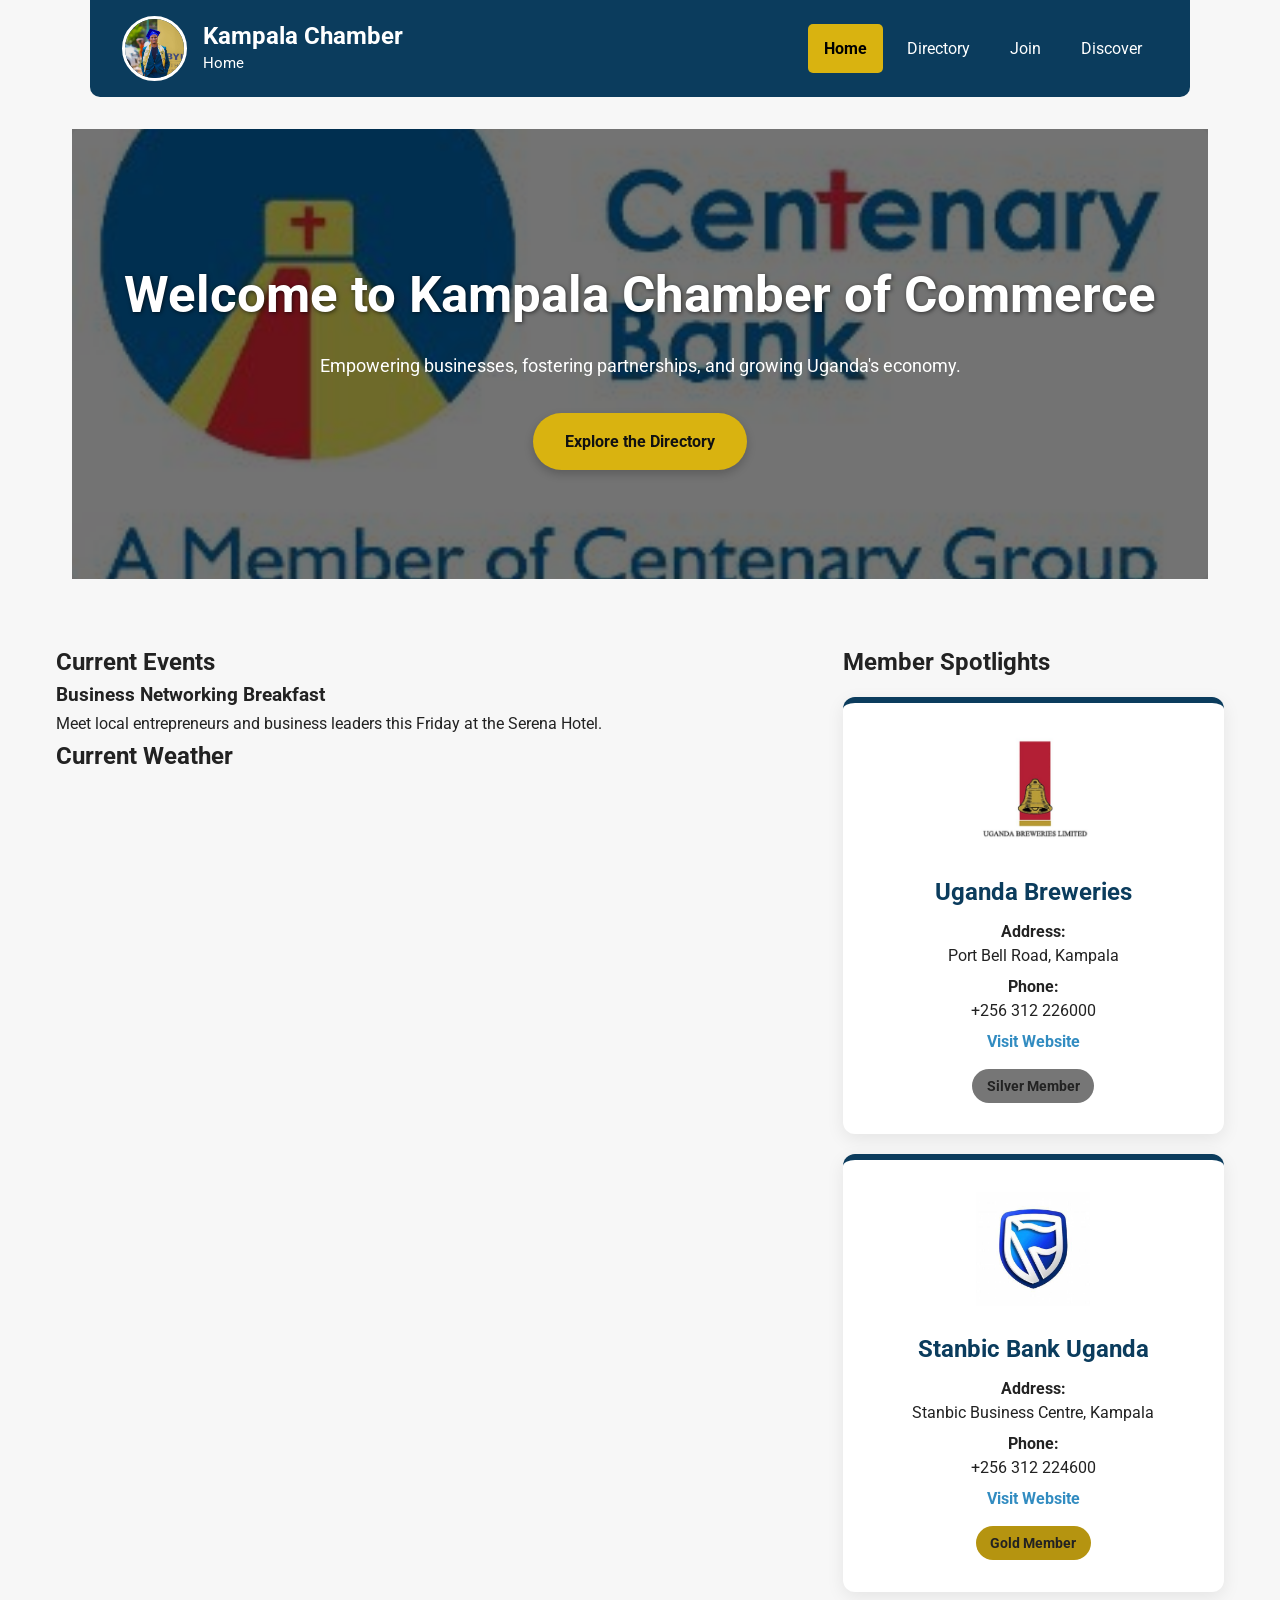
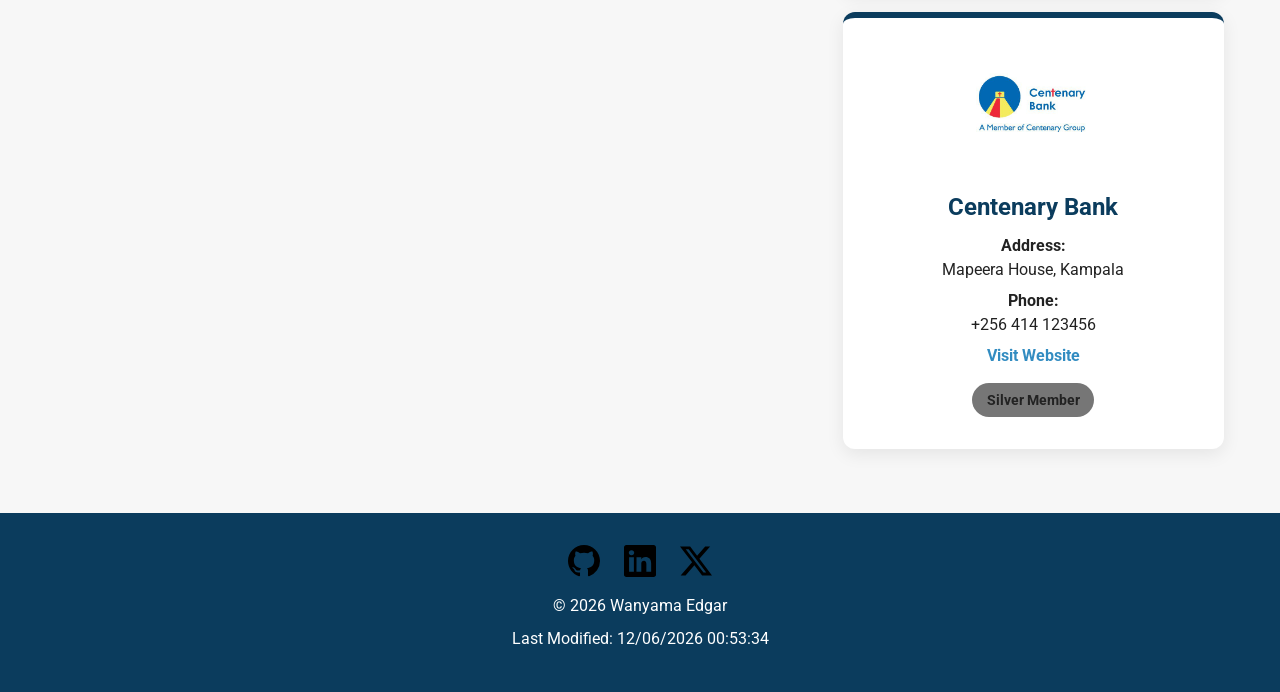
==== commit 63ed7793: "latest commit" ====
--- a/chamber/index.html
+++ b/chamber/index.html
@@ -1,14 +1,14 @@
 <!doctype html>
 <html lang="en-US">
   <head>
-    <meta charset="UTF-8" />
-    <meta name="author" content="Wanyama Edgar" />
+    <meta charset="UTF-8">
+    <meta name="author" content="Wanyama Edgar">
     <meta
       name="description"
       content="Explore the Kampala Chamber of Commerce business directory featuring local businesses and organizations."
-    />
+    >
 
-    <meta name="viewport" content="width=device-width, initial-scale=1.0" >
+    <meta name="viewport" content="width=device-width, initial-scale=1.0">
 
     <title>Kampala Chamber of Commerce</title>
     <meta property="og:title" content="Kampala Chamber of Commerce">
@@ -17,18 +17,18 @@
     <meta property="og:url" content="https://wedgar256.github.io/wdd231/chamber/index.html">
     <meta property="og:type" content="website">
 
-    <link rel="icon" href="images/favicon.ico" />
+    <link rel="icon" href="images/favicon.ico">
 
-    <link rel="preconnect" href="https://fonts.googleapis.com" />
-    <link rel="preconnect" href="https://fonts.gstatic.com" crossorigin />
+    <link rel="preconnect" href="https://fonts.googleapis.com">
+    <link rel="preconnect" href="https://fonts.gstatic.com" crossorigin>
     <link
       href="https://fonts.googleapis.com/css2?family=Roboto:wght@300;400;500;700&display=swap"
       rel="stylesheet"
-    />
+    >
 
-    <link rel="stylesheet" href="styles/base.css" />
-    <link rel="stylesheet" href="styles/larger.css" />
-    <link rel="stylesheet" href="styles/chamber.css" />
+    <link rel="stylesheet" href="styles/base.css">
+    <link rel="stylesheet" href="styles/larger.css">
+    <link rel="stylesheet" href="styles/chamber.css">
 
     <script src="scripts/navigation.js" defer></script>
     <script src="scripts/home.js" defer></script>
@@ -42,7 +42,7 @@
           src="images/profile.webp"
           alt="Kampala Chamber of Commerce Logo"
           class="logo"
-        />
+        >
 
         <div>
           <span class="site-name">Kampala Chamber</span>
@@ -65,10 +65,10 @@
     <main>
       <section class="hero home-hero">
         <img
-          src="https://encrypted-tbn0.gstatic.com/images?q=tbn:ANd9GcRsKWTgTyd4wuOW_i6UGj46ksfoLVX9MObDW5kqHncn6Q&s=10"
+          src="images/centenary.webp"
           alt="Kampala skyline and city landmarks"
           loading="lazy"
-        />
+        >
 
         <div class="hero-content">
           <h1>Welcome to Kampala Chamber of Commerce</h1>
@@ -110,13 +110,13 @@
     <footer>
       <div class="socials">
         <a href="https://github.com/wedgar256" target="_blank" rel="noopener">
-          <img src="images/github-logo.svg" alt="GitHub Icon" />
+          <img src="images/github-logo.svg" alt="GitHub Icon">
         </a>
         <a href="https://www.linkedin.com/in/edgar-wans-aa0b4a3b6" target="_blank" rel="noopener">
-          <img src="images/linkedin-logo.svg" alt="LinkedIn Icon" />
+          <img src="images/linkedin-logo.svg" alt="LinkedIn Icon">
         </a>
         <a href="https://x.com/WanyamaEdgar_" target="_blank" rel="noopener">
-          <img src="images/x-logo.svg" alt="X logo" />
+          <img src="images/x-logo.svg" alt="X social media logo">
         </a>
       </div>
 
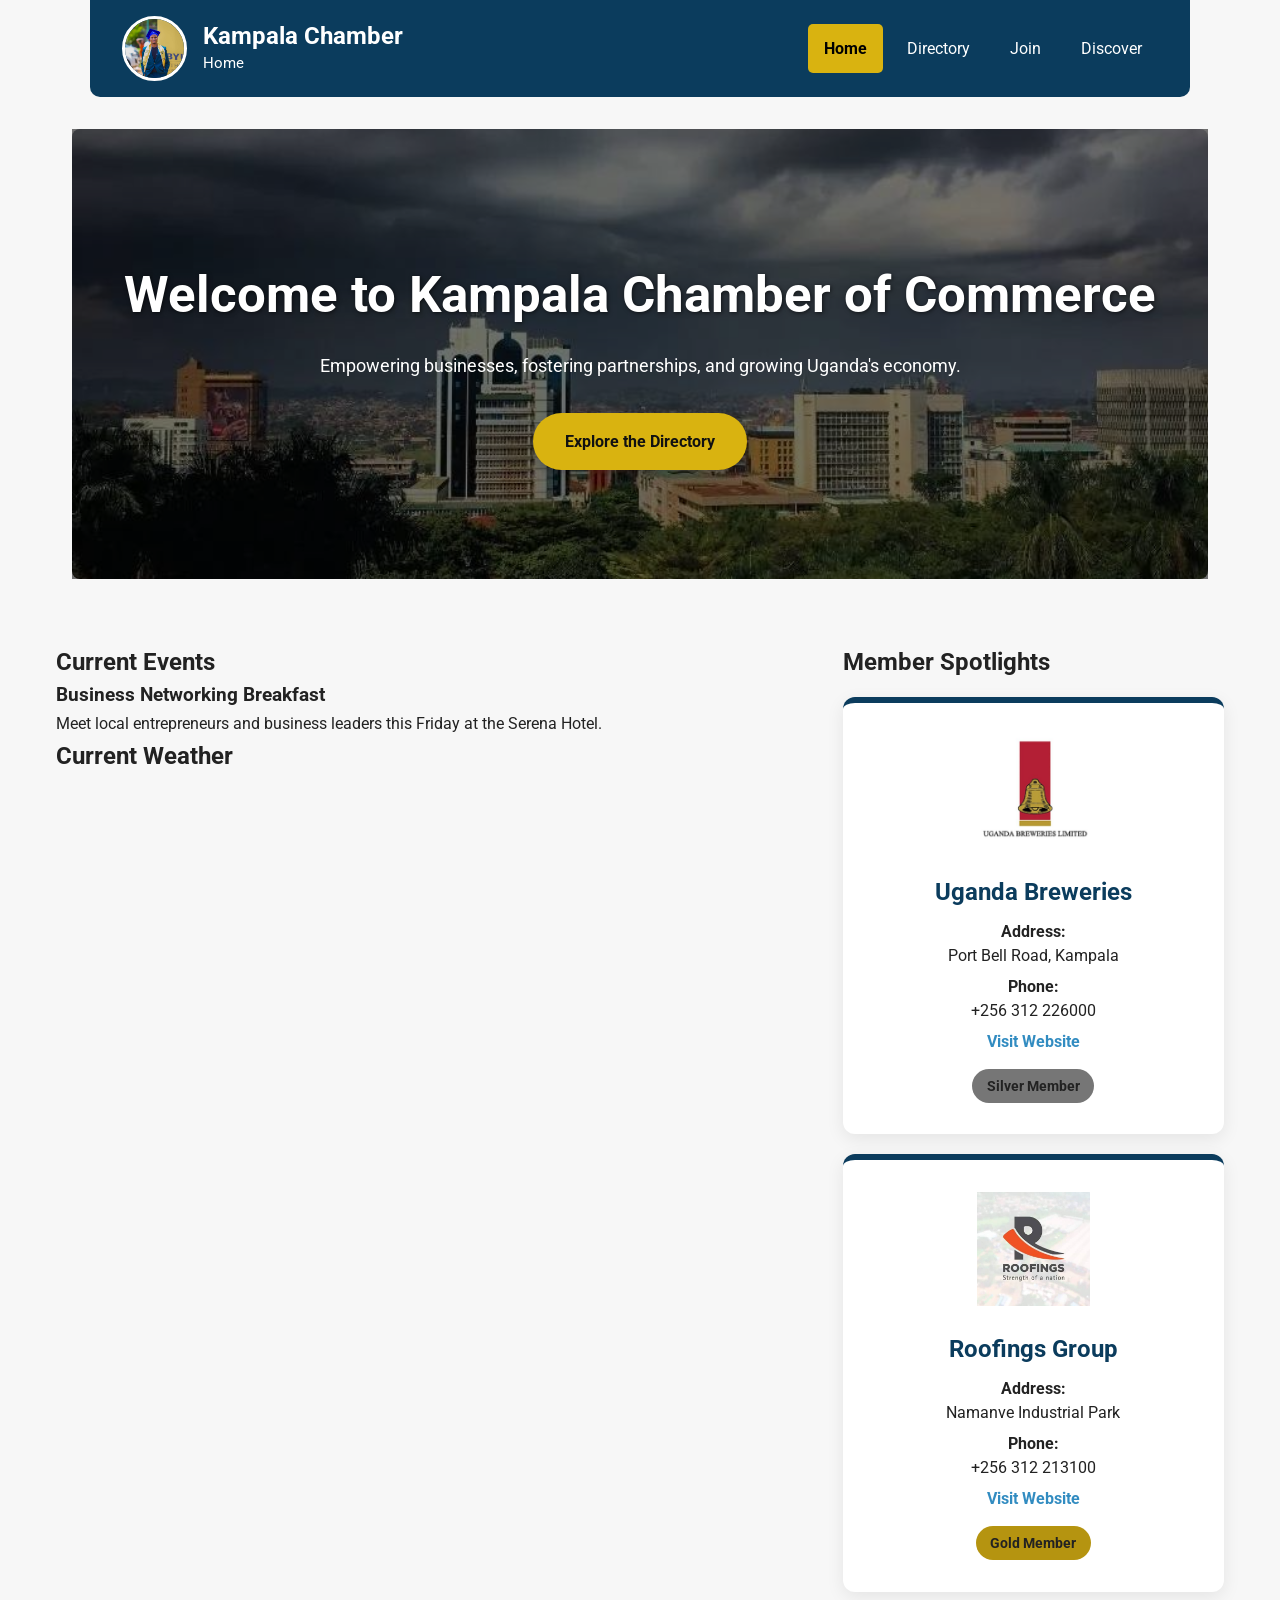
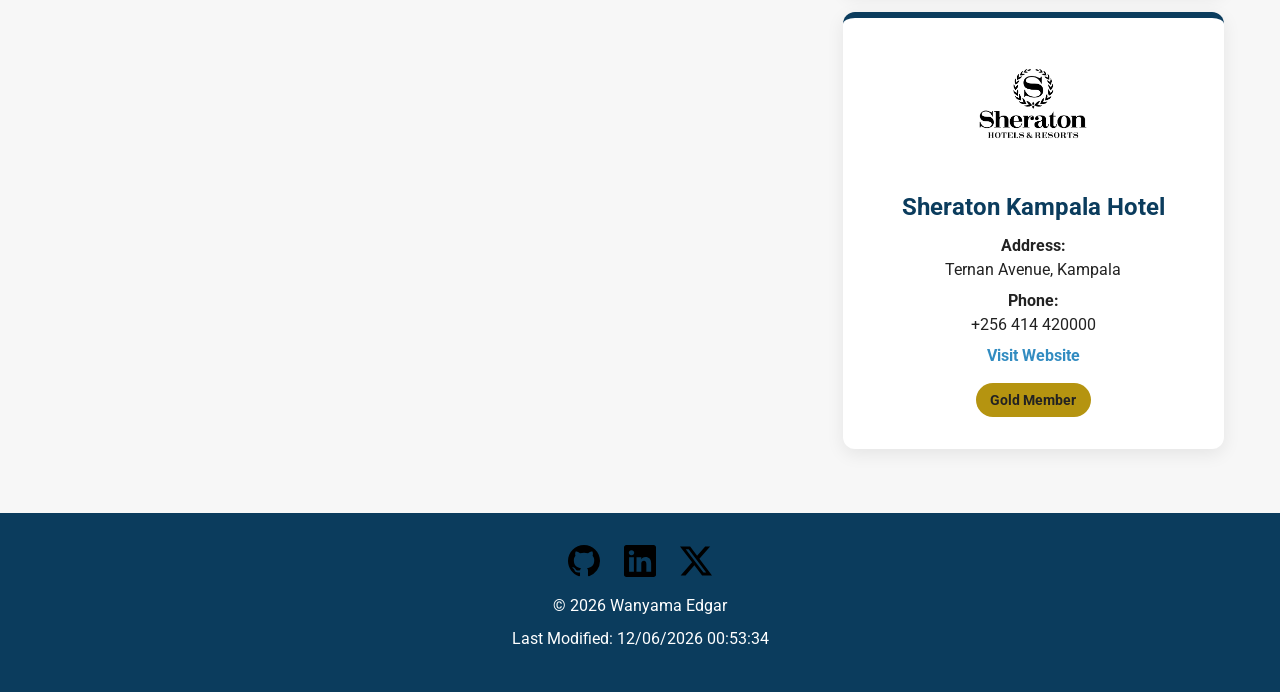
==== commit a826e1ea: "latest 3" ====
--- a/chamber/index.html
+++ b/chamber/index.html
@@ -1,14 +1,14 @@
 <!doctype html>
 <html lang="en-US">
   <head>
-    <meta charset="UTF-8">
-    <meta name="author" content="Wanyama Edgar">
+    <meta charset="UTF-8" />
+    <meta name="author" content="Wanyama Edgar" />
     <meta
       name="description"
       content="Explore the Kampala Chamber of Commerce business directory featuring local businesses and organizations."
-    >
+    />
 
-    <meta name="viewport" content="width=device-width, initial-scale=1.0">
+    <meta name="viewport" content="width=device-width, initial-scale=1.0" >
 
     <title>Kampala Chamber of Commerce</title>
     <meta property="og:title" content="Kampala Chamber of Commerce">
@@ -17,18 +17,18 @@
     <meta property="og:url" content="https://wedgar256.github.io/wdd231/chamber/index.html">
     <meta property="og:type" content="website">
 
-    <link rel="icon" href="images/favicon.ico">
+    <link rel="icon" href="images/favicon.ico" />
 
-    <link rel="preconnect" href="https://fonts.googleapis.com">
-    <link rel="preconnect" href="https://fonts.gstatic.com" crossorigin>
+    <link rel="preconnect" href="https://fonts.googleapis.com" />
+    <link rel="preconnect" href="https://fonts.gstatic.com" crossorigin />
     <link
       href="https://fonts.googleapis.com/css2?family=Roboto:wght@300;400;500;700&display=swap"
       rel="stylesheet"
-    >
+    />
 
-    <link rel="stylesheet" href="styles/base.css">
-    <link rel="stylesheet" href="styles/larger.css">
-    <link rel="stylesheet" href="styles/chamber.css">
+    <link rel="stylesheet" href="styles/base.css" />
+    <link rel="stylesheet" href="styles/larger.css" />
+    <link rel="stylesheet" href="styles/chamber.css" />
 
     <script src="scripts/navigation.js" defer></script>
     <script src="scripts/home.js" defer></script>
@@ -42,7 +42,7 @@
           src="images/profile.webp"
           alt="Kampala Chamber of Commerce Logo"
           class="logo"
-        >
+        />
 
         <div>
           <span class="site-name">Kampala Chamber</span>
@@ -65,10 +65,10 @@
     <main>
       <section class="hero home-hero">
         <img
-          src="images/centenary.webp"
+          src="images/kampala-city.webp"
           alt="Kampala skyline and city landmarks"
           loading="lazy"
-        >
+        />
 
         <div class="hero-content">
           <h1>Welcome to Kampala Chamber of Commerce</h1>
@@ -110,13 +110,13 @@
     <footer>
       <div class="socials">
         <a href="https://github.com/wedgar256" target="_blank" rel="noopener">
-          <img src="images/github-logo.svg" alt="GitHub Icon">
+          <img src="images/github-logo.svg" alt="GitHub Icon" />
         </a>
         <a href="https://www.linkedin.com/in/edgar-wans-aa0b4a3b6" target="_blank" rel="noopener">
-          <img src="images/linkedin-logo.svg" alt="LinkedIn Icon">
+          <img src="images/linkedin-logo.svg" alt="LinkedIn Icon" />
         </a>
         <a href="https://x.com/WanyamaEdgar_" target="_blank" rel="noopener">
-          <img src="images/x-logo.svg" alt="X social media logo">
+          <img src="images/x-logo.svg" alt="X social media logo" />
         </a>
       </div>
 
--- a/chamber/styles/chamber.css
+++ b/chamber/styles/chamber.css
@@ -199,6 +199,31 @@
     }
 }
 
+/* Styling Native HTML <dialog> */
+dialog {
+    border: 1px solid rgba(0, 0, 0, 0.2);
+    border-radius: 8px;
+    padding: 2rem;
+    max-width: 500px;
+    box-shadow: 0 10px 25px rgba(0,0,0,0.3);
+    position: relative;
+}
+
+/* Semi-transparent Dark Backdrop */
+dialog::backdrop {
+    background-color: rgba(0, 0, 0, 0.6);
+    backdrop-filter: blur(2px);
+}
+
+.close-modal {
+    position: absolute;
+    top: 10px;
+    right: 10px;
+    background: transparent;
+    border: none;
+    font-size: 1.2rem;
+    cursor: pointer;
+}
 /* ==========================
    HERO / BANNER STYLES
 ========================== */
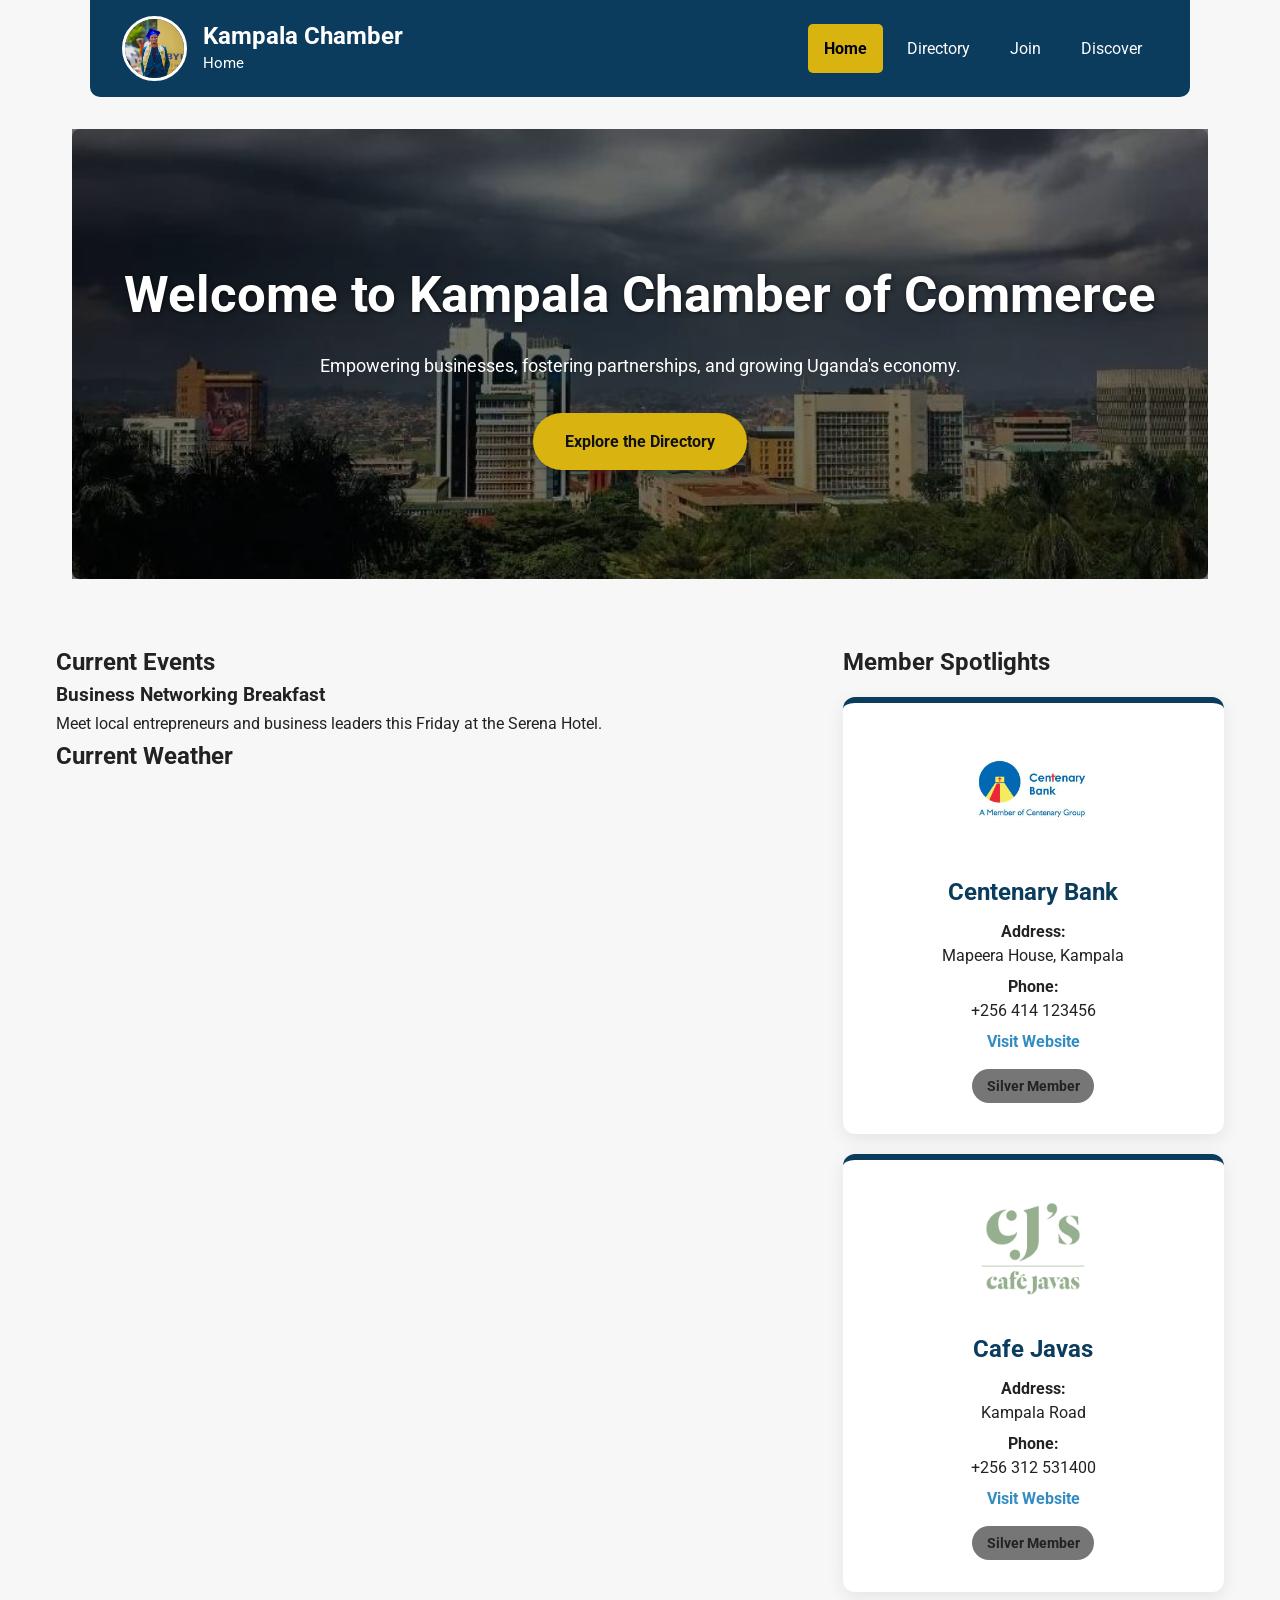
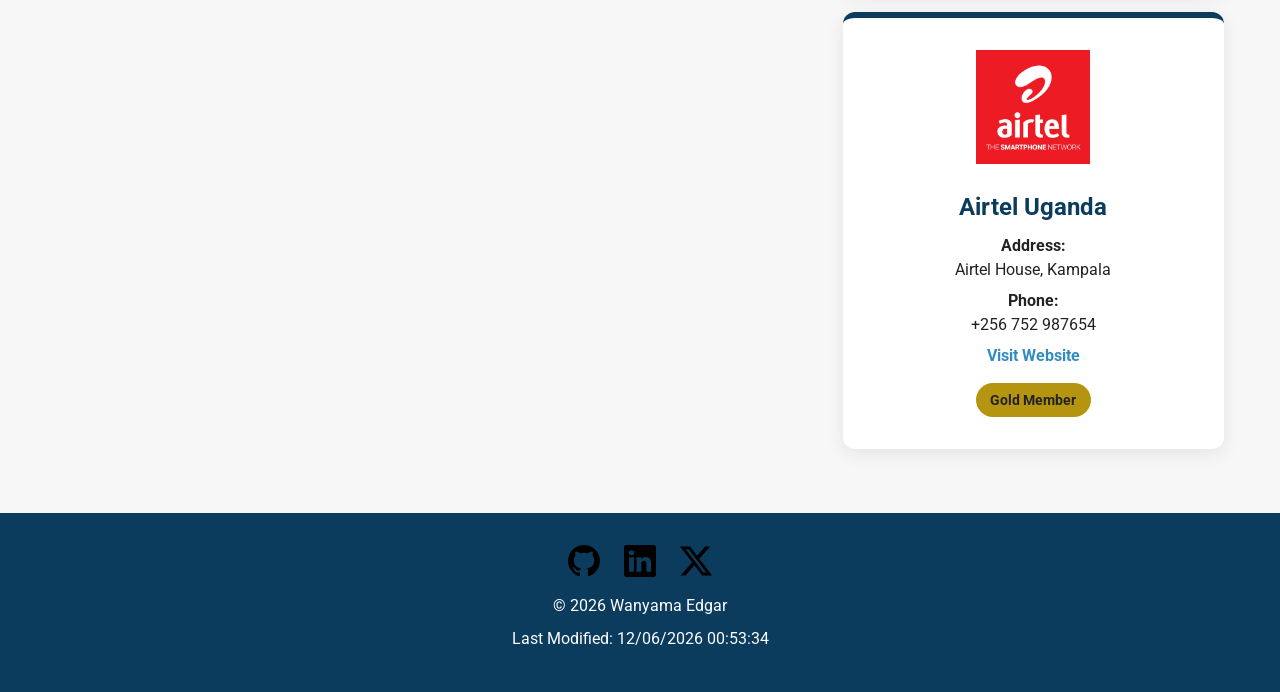
==== commit 59d7c74a: "latest 5" ====
--- a/chamber/index.html
+++ b/chamber/index.html
@@ -17,7 +17,7 @@
     <meta property="og:url" content="https://wedgar256.github.io/wdd231/chamber/index.html">
     <meta property="og:type" content="website">
 
-    <link rel="icon" href="images/favicon.ico" />
+    <link rel="icon" href="./images/favicon.ico" />
 
     <link rel="preconnect" href="https://fonts.googleapis.com" />
     <link rel="preconnect" href="https://fonts.gstatic.com" crossorigin />
@@ -39,7 +39,7 @@
     <header>
       <div class="logo-name">
         <img
-          src="images/profile.webp"
+          src="./images/profile.webp"
           alt="Kampala Chamber of Commerce Logo"
           class="logo"
         />
@@ -65,7 +65,7 @@
     <main>
       <section class="hero home-hero">
         <img
-          src="images/kampala-city.webp"
+          src="./images/kampala-city.webp"
           alt="Kampala skyline and city landmarks"
           loading="lazy"
         />
@@ -110,13 +110,13 @@
     <footer>
       <div class="socials">
         <a href="https://github.com/wedgar256" target="_blank" rel="noopener">
-          <img src="images/github-logo.svg" alt="GitHub Icon" />
+          <img src="./images/github-logo.svg" alt="GitHub Icon" />
         </a>
         <a href="https://www.linkedin.com/in/edgar-wans-aa0b4a3b6" target="_blank" rel="noopener">
-          <img src="images/linkedin-logo.svg" alt="LinkedIn Icon" />
+          <img src="./images/linkedin-logo.svg" alt="LinkedIn Icon" />
         </a>
         <a href="https://x.com/WanyamaEdgar_" target="_blank" rel="noopener">
-          <img src="images/x-logo.svg" alt="X social media logo" />
+          <img src="./images/x-logo.svg" alt="X social media logo" />
         </a>
       </div>
 
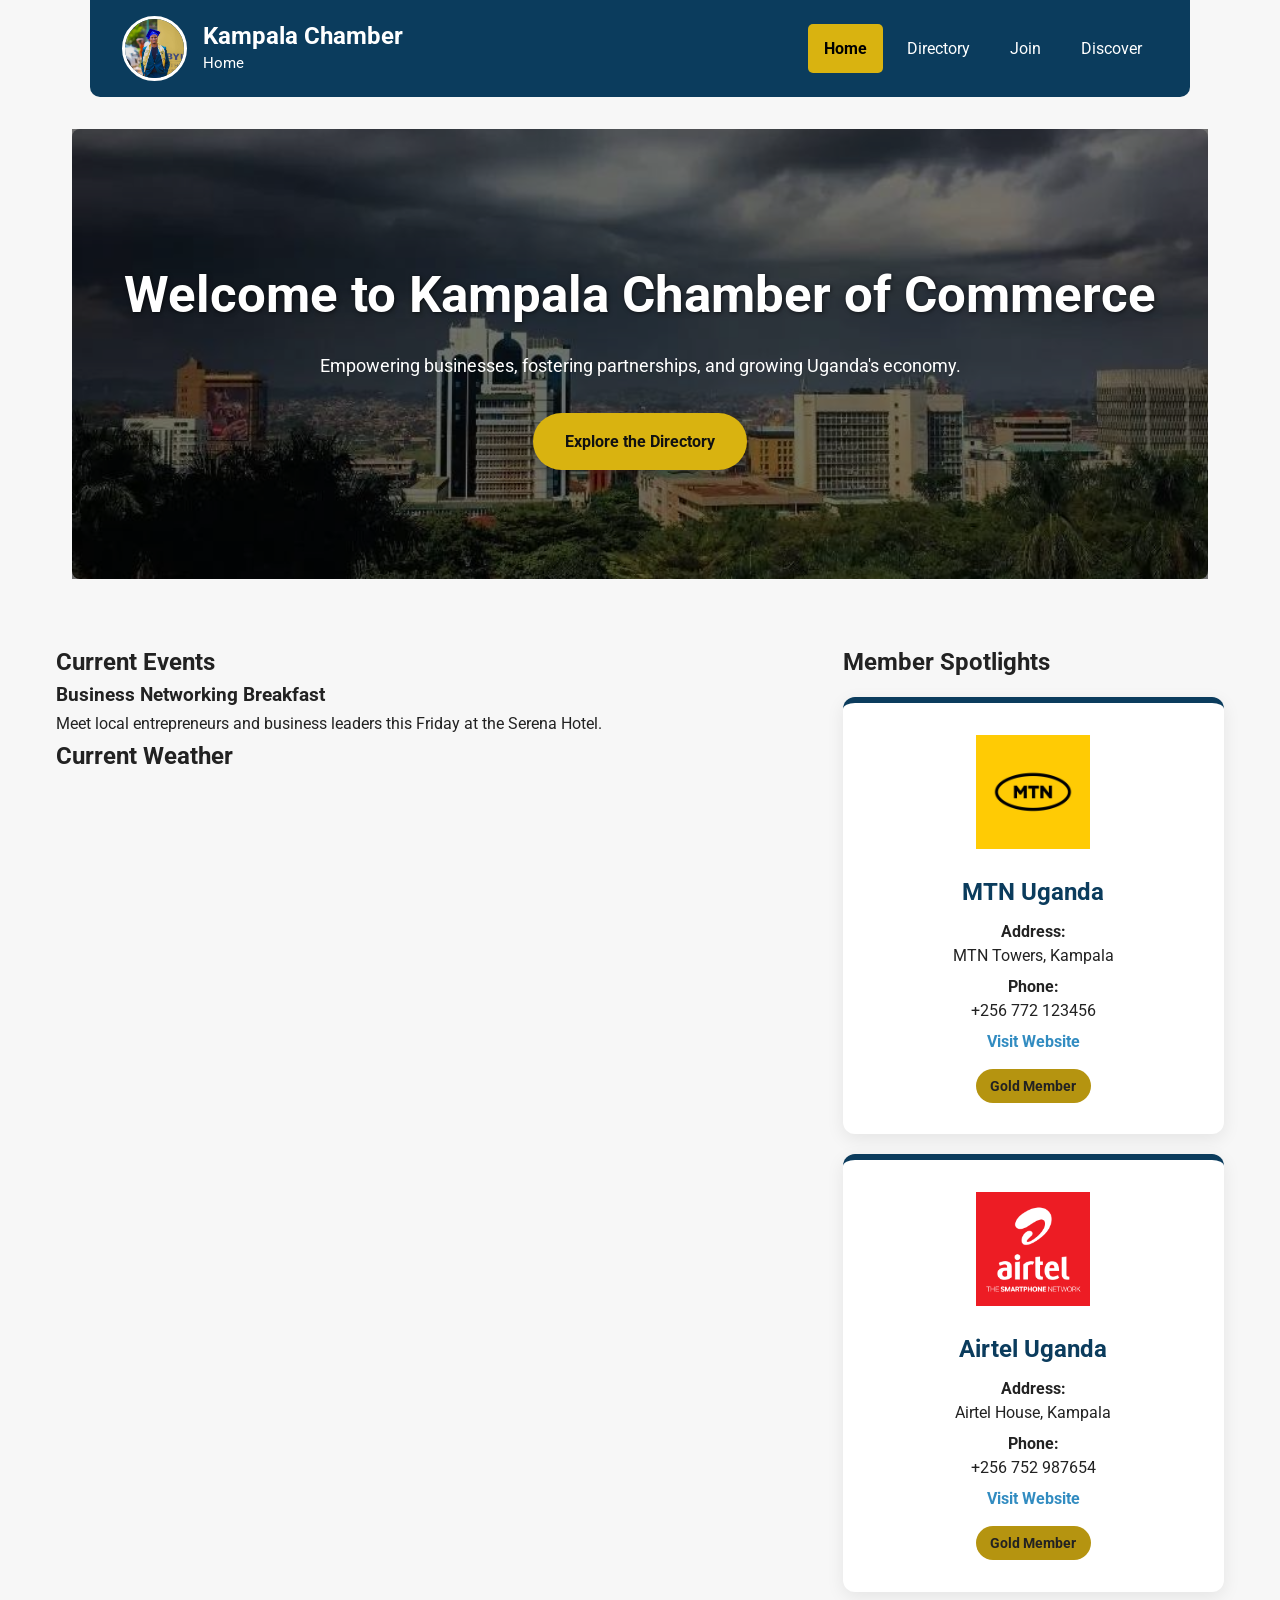
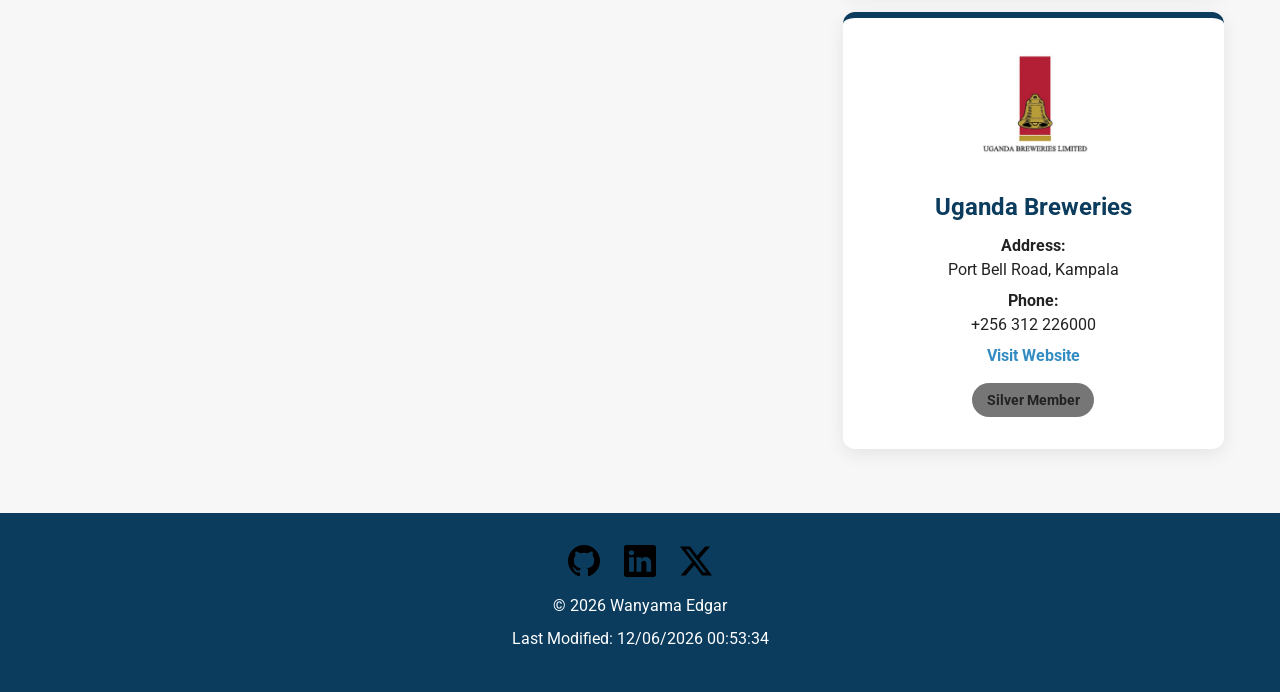
==== commit eb03713a: "latest 7" ====
--- a/chamber/index.html
+++ b/chamber/index.html
@@ -17,7 +17,7 @@
     <meta property="og:url" content="https://wedgar256.github.io/wdd231/chamber/index.html">
     <meta property="og:type" content="website">
 
-    <link rel="icon" href="./images/favicon.ico" />
+    <link rel="icon" href="images/favicon.ico"/>
 
     <link rel="preconnect" href="https://fonts.googleapis.com" />
     <link rel="preconnect" href="https://fonts.gstatic.com" crossorigin />
@@ -39,7 +39,7 @@
     <header>
       <div class="logo-name">
         <img
-          src="./images/profile.webp"
+          src="images/profile.webp"
           alt="Kampala Chamber of Commerce Logo"
           class="logo"
         />
@@ -65,7 +65,7 @@
     <main>
       <section class="hero home-hero">
         <img
-          src="./images/kampala-city.webp"
+          src="images/kampala-city.webp"
           alt="Kampala skyline and city landmarks"
           loading="lazy"
         />
@@ -110,13 +110,13 @@
     <footer>
       <div class="socials">
         <a href="https://github.com/wedgar256" target="_blank" rel="noopener">
-          <img src="./images/github-logo.svg" alt="GitHub Icon" />
+          <img src="images/github-logo.svg" alt="GitHub Icon" />
         </a>
         <a href="https://www.linkedin.com/in/edgar-wans-aa0b4a3b6" target="_blank" rel="noopener">
-          <img src="./images/linkedin-logo.svg" alt="LinkedIn Icon" />
+          <img src="images/linkedin-logo.svg" alt="LinkedIn Icon" />
         </a>
         <a href="https://x.com/WanyamaEdgar_" target="_blank" rel="noopener">
-          <img src="./images/x-logo.svg" alt="X social media logo" />
+          <img src="images/x-logo.svg" alt="X social media logo" />
         </a>
       </div>
 
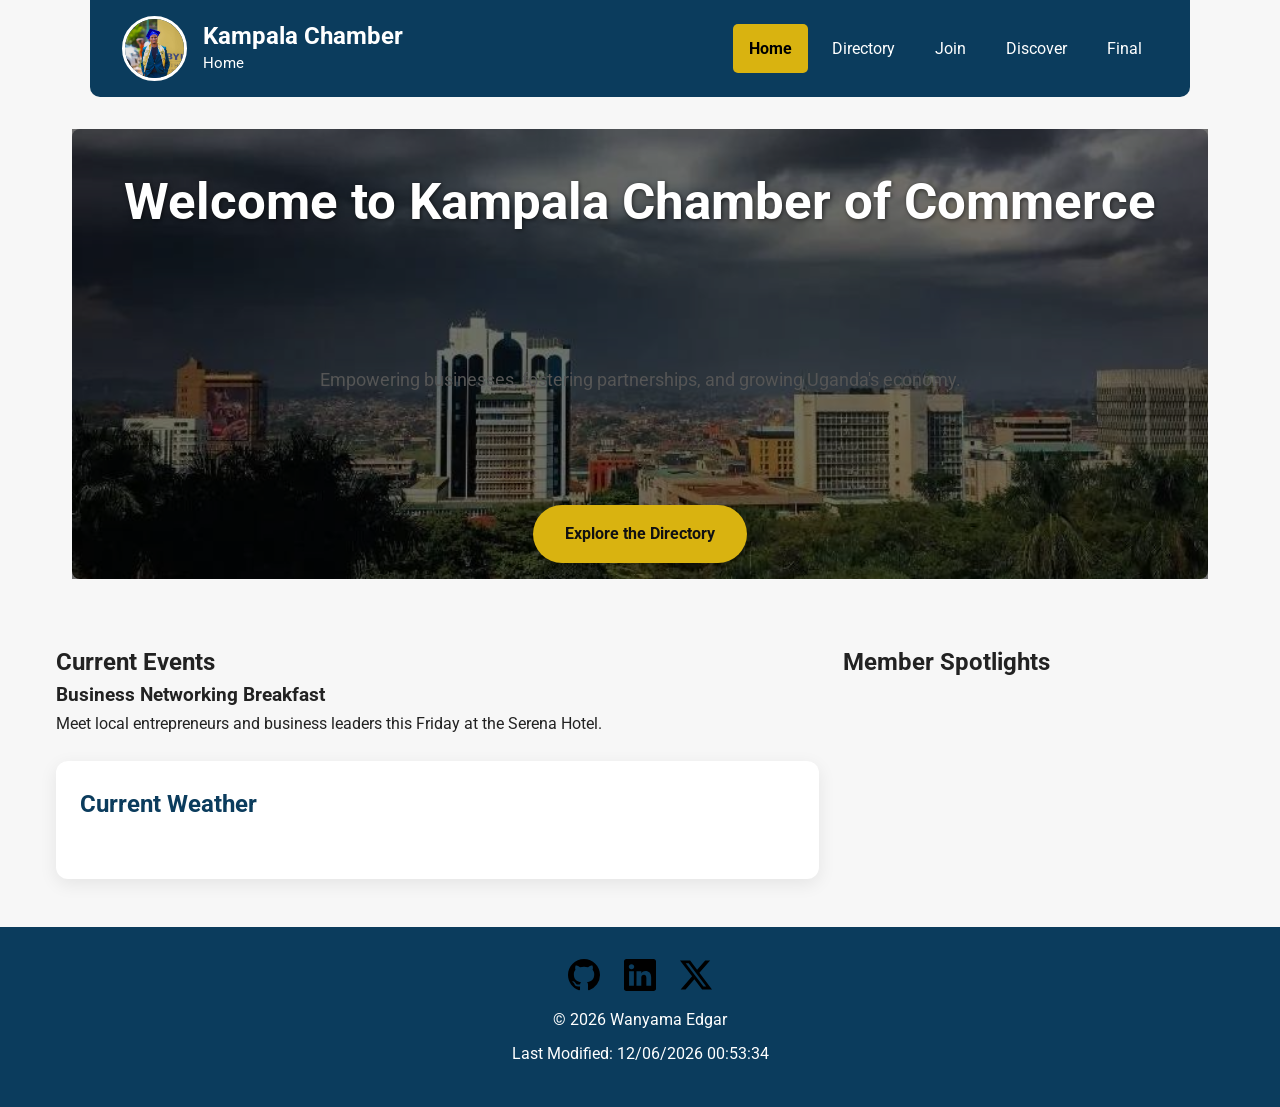
==== commit 860a6a7f: "new discover.html" ====
--- a/chamber/index.html
+++ b/chamber/index.html
@@ -8,16 +8,25 @@
       content="Explore the Kampala Chamber of Commerce business directory featuring local businesses and organizations."
     />
 
-    <meta name="viewport" content="width=device-width, initial-scale=1.0" >
+    <meta name="viewport" content="width=device-width, initial-scale=1.0" />
 
     <title>Kampala Chamber of Commerce</title>
-    <meta property="og:title" content="Kampala Chamber of Commerce">
-    <meta property="og:description" content="Explore the Kampala Chamber of Commerce and connect with local businesses, services, and member organizations across the city.">
-    <meta property="og:image" content="https://wedgar256.github.io/wdd231/chamber/images/profile.webp">
-    <meta property="og:url" content="https://wedgar256.github.io/wdd231/chamber/index.html">
-    <meta property="og:type" content="website">
+    <meta property="og:title" content="Kampala Chamber of Commerce" />
+    <meta
+      property="og:description"
+      content="Explore the Kampala Chamber of Commerce and connect with local businesses, services, and member organizations across the city."
+    />
+    <meta
+      property="og:image"
+      content="https://wedgar256.github.io/wdd231/chamber/images/profile.webp"
+    />
+    <meta
+      property="og:url"
+      content="https://wedgar256.github.io/wdd231/chamber/index.html"
+    />
+    <meta property="og:type" content="website" />
 
-    <link rel="icon" href="images/favicon.ico"/>
+    <link rel="icon" href="images/favicon.ico" />
 
     <link rel="preconnect" href="https://fonts.googleapis.com" />
     <link rel="preconnect" href="https://fonts.gstatic.com" crossorigin />
@@ -46,7 +55,7 @@
 
         <div>
           <span class="site-name">Kampala Chamber</span>
-          <p>Home</p> 
+          <p>Home</p>
         </div>
       </div>
 
@@ -56,8 +65,9 @@
         <ul class="navigation">
           <li><a href="index.html" class="active">Home</a></li>
           <li><a href="directory.html">Directory</a></li>
-          <li><a href="thankyou.html">Join</a></li>
+          <li><a href="join.html">Join</a></li>
           <li><a href="discover.html">Discover</a></li>
+          <li><a href="../project/index.html">Final</a></li>
         </ul>
       </nav>
     </header>
@@ -73,7 +83,8 @@
         <div class="hero-content">
           <h1>Welcome to Kampala Chamber of Commerce</h1>
           <p>
-            Empowering businesses, fostering partnerships, and growing Uganda's economy.
+            Empowering businesses, fostering partnerships, and growing Uganda's
+            economy.
           </p>
           <a href="directory.html" class="cta-button">Explore the Directory</a>
         </div>
@@ -86,7 +97,8 @@
             <article>
               <h3>Business Networking Breakfast</h3>
               <p>
-                Meet local entrepreneurs and business leaders this Friday at the Serena Hotel.
+                Meet local entrepreneurs and business leaders this Friday at the
+                Serena Hotel.
               </p>
             </article>
           </section>
@@ -112,7 +124,11 @@
         <a href="https://github.com/wedgar256" target="_blank" rel="noopener">
           <img src="images/github-logo.svg" alt="GitHub Icon" />
         </a>
-        <a href="https://www.linkedin.com/in/edgar-wans-aa0b4a3b6" target="_blank" rel="noopener">
+        <a
+          href="https://www.linkedin.com/in/edgar-wans-aa0b4a3b6"
+          target="_blank"
+          rel="noopener"
+        >
           <img src="images/linkedin-logo.svg" alt="LinkedIn Icon" />
         </a>
         <a href="https://x.com/WanyamaEdgar_" target="_blank" rel="noopener">
@@ -124,4 +140,4 @@
       <p>Last Modified: <span id="lastModified"></span></p>
     </footer>
   </body>
-</html>+</html>
--- a/chamber/styles/base.css
+++ b/chamber/styles/base.css
@@ -33,6 +33,7 @@
     background: var(--light-color);
     color: var(--dark);
     line-height: 1.6;
+    overflow-x: hidden;
 }
 
 img {
--- a/chamber/styles/chamber.css
+++ b/chamber/styles/chamber.css
@@ -18,8 +18,75 @@
     margin: 0;
 }
 
+/* ==========================
+   HERO / BANNER STYLES
+========================== */
+.home-hero {
+    position: relative;
+    overflow: hidden;
+    background-color: transparent;
+    border-radius: 8px;
+    margin: 0 0 2rem 0; 
+    width: 100%;
+    display: grid;
+    grid-template-areas: "hero-stack";
+}
+
+.home-hero img {
+    width: 100%;
+    height: clamp(300px, 45vw, 450px);
+    object-fit: cover;
+    object-position: center;
+    display: block;
+    grid-area: hero-stack;
+    border-radius: 8px;
+}
+
+.hero-content {
+    grid-area: hero-stack;
+    z-index: 1;
+    display: flex;
+    flex-direction: column;
+    justify-content: center;
+    align-items: center;
+    text-align: center;
+    background: rgba(0, 0, 0, 0.55); 
+    color: white;
+    padding: 1rem;
+}
+
+.hero-content h1 {
+    font-size: clamp(1.8rem, 4vw, 3.2rem);
+    margin-bottom: 1rem;
+    color: #ffffff !important; 
+    text-shadow: 1px 1px 4px rgba(0,0,0,0.6);
+}
+
+.hero-content p {
+    max-width: 700px;
+    margin: 0 auto 2rem;
+    font-size: 1.15rem;
+    color: #ffffff;
+}
+
+.cta-button {
+    background: var(--accent-color);
+    color: #111;
+    text-decoration: none;
+    padding: 1rem 2rem;
+    border-radius: 50px;
+    font-weight: bold;
+    transition: .3s ease;
+    box-shadow: 0 4px 10px rgba(0,0,0,0.2);
+}
+
+.cta-button:hover {
+    background: #f2cb05;
+    transform: scale(1.05);
+}
+
 /* Main Content Structure */
-main {
+.chamber main {
     max-width: var(--max-width);
     margin: 0 auto;
     padding: 0 1rem;
@@ -146,6 +213,81 @@
     text-decoration: underline;
 }
 
+.weather {
+    background: var(--card-background);
+    border-radius: var(--border-radius);
+    box-shadow: var(--shadow);
+    padding: 1.5rem;
+    margin-top: 1.5rem;
+}
+
+.weather h2 {
+    margin-bottom: 1rem;
+    color: var(--primary-color);
+}
+
+#current-weather {
+    display: grid;
+    grid-template-columns: 1fr;
+    gap: 1rem;
+    margin-bottom: 1rem;
+}
+
+.weather-summary {
+    background: #eaf4ff;
+    border: 1px solid #cfe5f4;
+    border-radius: 12px;
+    padding: 1rem;
+}
+
+.weather-summary p {
+    margin: .5rem 0;
+}
+
+.weather-summary .temp {
+    font-size: 2rem;
+    font-weight: 700;
+    color: var(--primary-color);
+}
+
+.weather-summary .description {
+    font-size: 1rem;
+    color: #444;
+}
+
+.weather-summary .location {
+    font-size: .95rem;
+    color: #666;
+}
+
+#forecast {
+    display: grid;
+    grid-template-columns: repeat(auto-fit, minmax(160px, 1fr));
+    gap: 1rem;
+}
+
+.forecast-day {
+    background: rgba(50,140,193,0.1);
+    border: 1px solid rgba(50,140,193,0.25);
+    border-radius: 10px;
+    padding: 1rem;
+    text-align: center;
+}
+
+.forecast-day h3 {
+    margin-bottom: .5rem;
+    color: var(--primary-color);
+}
+
+.forecast-day p {
+    margin: .35rem 0;
+    color: #333;
+}
+
+.forecast-day .temp-range {
+    font-weight: 700;
+}
+
 /* Membership Badges */
 .badge {
     display: inline-block;
@@ -224,74 +366,6 @@
     font-size: 1.2rem;
     cursor: pointer;
 }
-/* ==========================
-   HERO / BANNER STYLES
-========================== */
-.home-hero {
-    position: relative;
-    overflow: hidden;
-    background-color: transparent;
-    border-radius: 8px;
-    margin: 0 0 2rem 0; 
-    width: 100%;
-    display: grid;
-    grid-template-areas: "hero-stack";
-    border-radius: 8px;
-}
-
-/* Force the image to match the container dimensions flawlessly */
-.home-hero img {
-    width: 100%;
-    height: clamp(300px, 45vw, 450px);
-    object-fit: cover;
-    object-position: center;
-    display: block;
-    grid-area: hero-stack;
-    border-radius: 8px;
-}
-
-.hero-content {
-    grid-area: hero-stack;
-    z-index: 1;
-    display: flex;
-    flex-direction: column;
-    justify-content: center;
-    align-items: center;
-    text-align: center;
-    background: rgba(0, 0, 0, 0.55); 
-    color: white;
-    padding: 1rem;
-}
-
-.hero-content h1 {
-    font-size: clamp(1.8rem, 4vw, 3.2rem);
-    margin-bottom: 1rem;
-    color: #ffffff !important; 
-    text-shadow: 1px 1px 4px rgba(0,0,0,0.6);
-}
-
-.hero-content p {
-    max-width: 700px;
-    margin: 0 auto 2rem;
-    font-size: 1.15rem;
-    color: #ffffff;
-}
-
-.cta-button {
-    background: var(--accent-color);
-    color: #111;
-    text-decoration: none;
-    padding: 1rem 2rem;
-    border-radius: 50px;
-    font-weight: bold;
-    transition: .3s ease;
-    box-shadow: 0 4px 10px rgba(0,0,0,0.2);
-}
-
-.cta-button:hover {
-    background: #f2cb05;
-    transform: scale(1.05);
-}
 
 /* ==========================
    HOME PAGE RESPONSIVE ARCHITECTURE
@@ -301,6 +375,227 @@
     grid-template-columns: 1fr;
     gap: 1.5rem;
     margin: 2rem 0;
+}
+/* ==========================
+   DISCOVER PAGE STYLES
+========================== */
+
+/* Main Layout Wrapper */
+.discover-layout {
+    display: grid;
+    grid-template-columns: 1fr;
+    gap: 2rem;
+    padding: 2rem 1rem;
+    max-width: var(--max-width);
+    margin: 0 auto;
+}
+
+/* Sidebar Components */
+.sidebar {
+    display: flex;
+    flex-direction: column;
+    gap: 1rem;
+    width: 100%;
+}
+.sidebar h2 {
+    color: var(--primary-color);
+    border-bottom: 2px solid var(--accent-color);
+    padding-bottom: 0.5rem;
+    margin-bottom: 1rem;
+    margin-top: 0;
+}
+
+.gallery h2 {
+    margin-top: 0;
+}
+
+.info-card {
+    background: var(--card-background);
+    border: 1px solid #767676;
+    border-radius: 8px;
+    padding: 1rem;
+    margin-bottom: 1.5rem;
+    box-shadow: var(--shadow);
+}
+
+.info-card h3 {
+    margin-top: 0;
+    color: var(--secondary-color);
+}
+
+/* Dynamic Visit Message Box */
+.visit-message {
+    background: var(--primary-color);
+    color: #ffffff;
+    padding: 1.25rem 1.5rem;
+    border-radius: 8px;
+    font-size: 1.1rem;
+    font-weight: bold;
+    text-align: center;
+    margin: 0.75rem 0 1.5rem 0;
+    width: 100%;
+    box-sizing: border-box;
+    box-shadow: 0 4px 10px rgba(0, 0, 0, 0.15);
+}
+
+/* Featured Cards */
+.discover-showcase {
+    margin: 2rem 0 1.5rem;
+}
+
+.discover-showcase h2 {
+    margin-bottom: 1rem;
+    color: var(--primary-color);
+}
+
+.discover-cards-grid {
+    display: grid;
+    grid-template-columns: 1fr;
+    gap: 1rem;
+    grid-template-areas:
+        "card1"
+        "card2"
+        "card3"
+        "card4"
+        "card5"
+        "card6"
+        "card7"
+        "card8";
+}
+
+.discover-card {
+    display: flex;
+    flex-direction: column;
+    gap: 0.75rem;
+    background: var(--card-background);
+    border: 1px solid #d6d6d6;
+    border-radius: 12px;
+    padding: 1rem;
+    box-shadow: var(--shadow);
+}
+
+.discover-card:nth-child(1) { grid-area: card1; }
+.discover-card:nth-child(2) { grid-area: card2; }
+.discover-card:nth-child(3) { grid-area: card3; }
+.discover-card:nth-child(4) { grid-area: card4; }
+.discover-card:nth-child(5) { grid-area: card5; }
+.discover-card:nth-child(6) { grid-area: card6; }
+.discover-card:nth-child(7) { grid-area: card7; }
+.discover-card:nth-child(8) { grid-area: card8; }
+
+.discover-card img {
+    width: 100%;
+    height: 180px;
+    object-fit: cover;
+    border-radius: 8px;
+    display: block;
+}
+
+.discover-card-content {
+    display: flex;
+    flex-direction: column;
+    gap: 0.5rem;
+}
+
+.discover-card h3 {
+    margin: 0;
+    color: var(--primary-color);
+}
+
+.discover-card p {
+    margin: 0;
+    color: #333;
+}
+
+.learn-more {
+    display: inline-block;
+    margin-top: 0.35rem;
+    padding: 0.6rem 0.9rem;
+    background: var(--secondary-color);
+    color: #fff;
+    border-radius: 999px;
+    text-align: center;
+    font-weight: 600;
+    text-decoration: none;
+    align-self: flex-start;
+}
+
+.learn-more:hover {
+    background: var(--primary-color);
+}
+
+/* Gallery Grid */
+.image-grid {
+    display: grid;
+    grid-template-columns: repeat(auto-fit, minmax(300px, 1fr));
+    gap: 1.5rem;
+}
+
+/* Image & Figure Formatting */
+.image-grid figure {
+    margin: 0;
+    background: var(--card-background);
+    padding: 0.5rem;
+    border-radius: 8px;
+    box-shadow: var(--shadow);
+    transition: transform 0.3s ease, box-shadow 0.3s ease;
+}
+
+.image-grid figure:hover {
+    transform: scale(1.03);
+    box-shadow: 0 12px 24px rgba(0,0,0,0.15);
+}
+
+.image-grid img {
+    width: 100%;
+    height: 250px;
+    object-fit: cover;
+    border-radius: 4px;
+    display: block;
+}
+
+.image-grid figcaption {
+    text-align: center;
+    padding: 0.75rem 0.5rem 0.25rem;
+    font-style: italic;
+    color: #111111;
+    font-weight: 600;
+}
+
+/* ==========================
+   DESKTOP OVERRIDES 
+========================== */
+@media (min-width: 600px) {
+    .discover-cards-grid {
+        grid-template-columns: 1fr 1fr;
+        grid-template-areas:
+            "card1 card2"
+            "card3 card4"
+            "card5 card6"
+            "card7 card8";
+    }
+}
+
+@media (min-width: 768px) {
+    .discover-layout {
+        grid-template-columns: 300px 1fr; 
+        gap: 2.5rem;
+    }
+
+    .discover-card:hover img {
+        transform: scale(1.03);
+        transition: transform 0.25s ease;
+    }
+}
+
+@media (min-width: 960px) {
+    .discover-cards-grid {
+        grid-template-columns: repeat(3, 1fr);
+        grid-template-areas:
+            "card1 card2 card3"
+            "card4 card5 card6"
+            "card7 card8 .";
+    }
 }
 
 /* Media Queries */
@@ -335,4 +630,5 @@
     .member-card {
         padding: 1rem;
     }
-}+}
+
